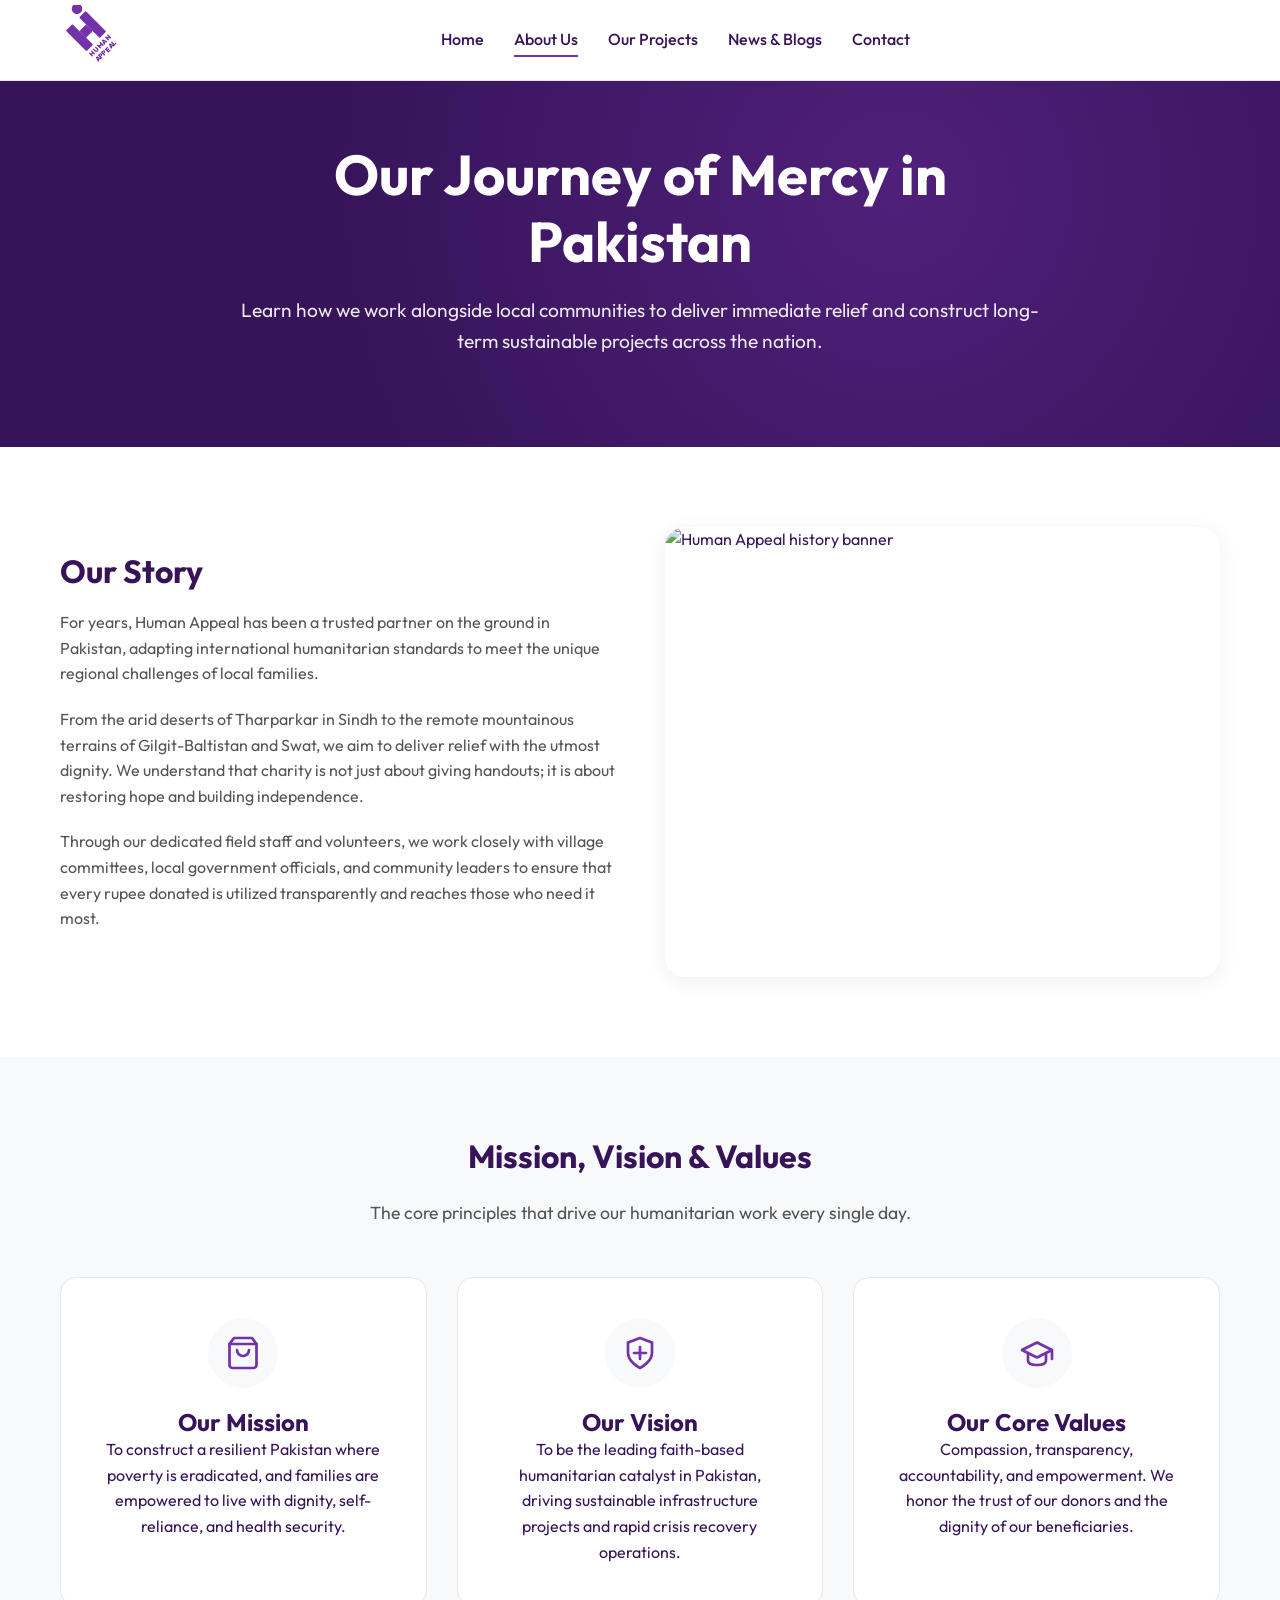
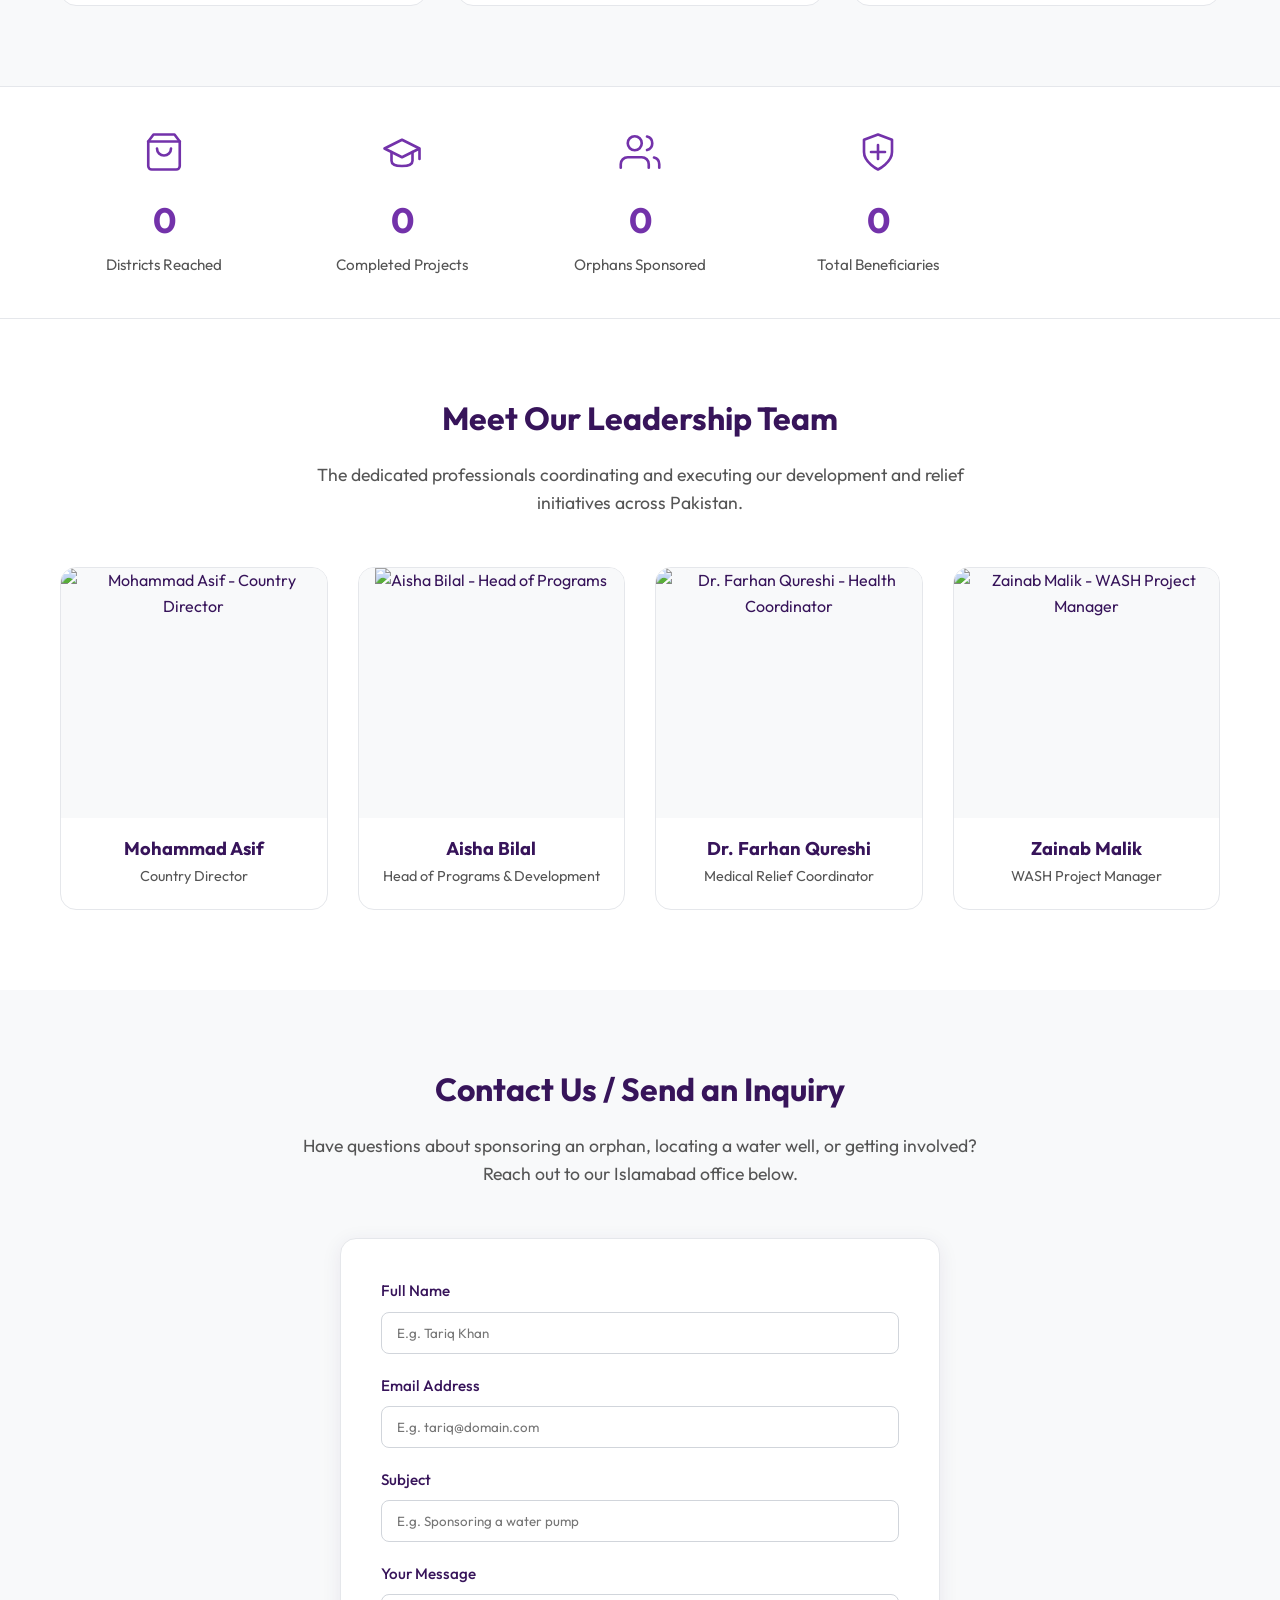
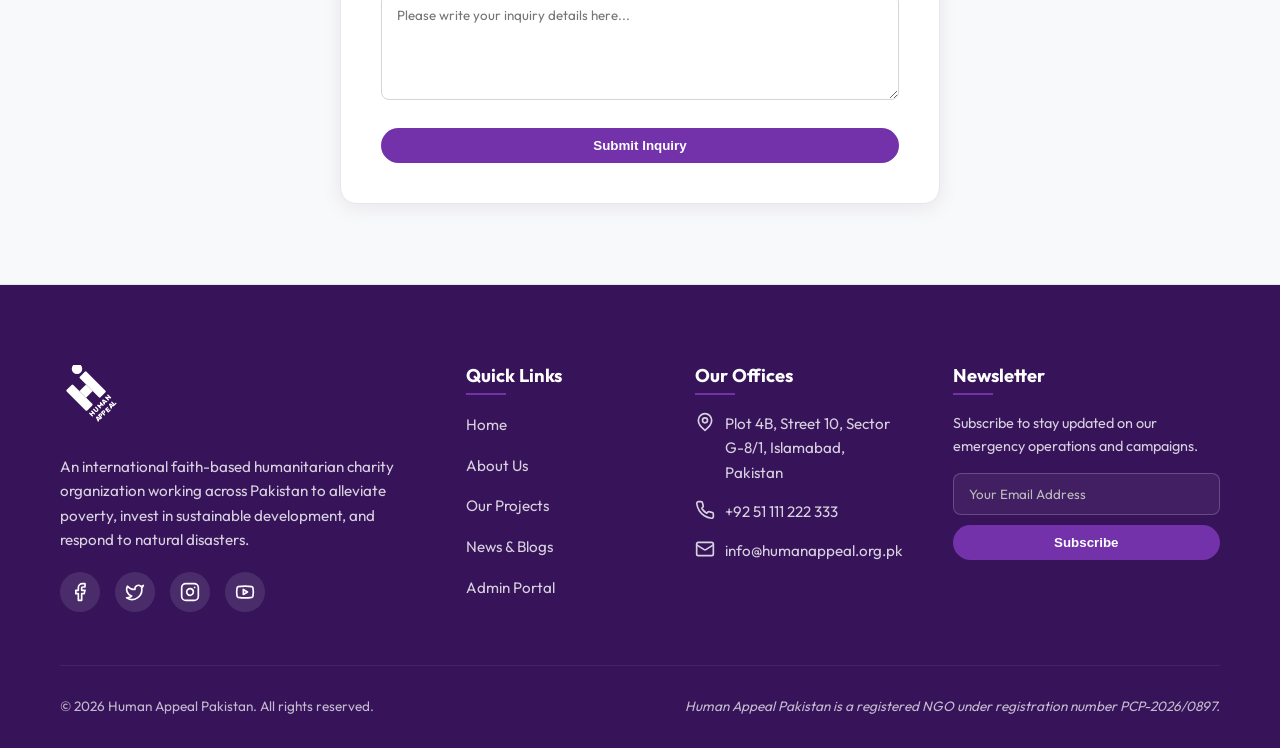
==== about.html @ d30a86f0 "Initial commit" ====
<!DOCTYPE html>
<html lang="en">
<head>
  <meta charset="UTF-8">
  <meta name="viewport" content="width=device-width, initial-scale=1.0">
  <title>About Us | Human Appeal Pakistan</title>
  <meta name="description" content="Learn about Human Appeal Pakistan's mission, values, history, and the team working to bring hope and sustainable aid to communities.">
  <link rel="stylesheet" href="./css/styles.css">
</head>
<body>

  <header></header>

  <main>
    <section class="hero" style="padding: 60px 0;">
      <div class="hero-overlay"></div>
      <div class="container hero-container" style="grid-template-columns: 1fr;">
        <div class="hero-content" style="text-align: center; max-width: 800px; margin: 0 auto;">
          <h1>Our Journey of Mercy in Pakistan</h1>
          <p>Learn how we work alongside local communities to deliver immediate relief and construct long-term sustainable projects across the nation.</p>
        </div>
      </div>
    </section>
    <section>
      <div class="container">
        <div class="about-split">
          <div class="about-text">
            <h2>Our Story</h2>
            <p>For years, Human Appeal has been a trusted partner on the ground in Pakistan, adapting international humanitarian standards to meet the unique regional challenges of local families.</p>
            <p>From the arid deserts of Tharparkar in Sindh to the remote mountainous terrains of Gilgit-Baltistan and Swat, we aim to deliver relief with the utmost dignity. We understand that charity is not just about giving handouts; it is about restoring hope and building independence.</p>
            <p>Through our dedicated field staff and volunteers, we work closely with village committees, local government officials, and community leaders to ensure that every rupee donated is utilized transparently and reaches those who need it most.</p>
          </div>
          <div class="about-image">
            <img src="https://images.unsplash.com/photo-1488521787991-ed7bbaae773c?q=80&w=800" alt="Human Appeal history banner">
          </div>
        </div>
      </div>
    </section>
    <section class="section-secondary">
      <div class="container">
        <div class="section-header">
          <h2>Mission, Vision & Values</h2>
          <p>The core principles that drive our humanitarian work every single day.</p>
        </div>

        <div class="mvv-grid">
          <div class="mvv-card">
            <div class="mvv-icon" id="mission-icon">
           
            </div>
            <h3>Our Mission</h3>
            <p>To construct a resilient Pakistan where poverty is eradicated, and families are empowered to live with dignity, self-reliance, and health security.</p>
          </div>

          <div class="mvv-card">
            <div class="mvv-icon" id="vision-icon">
        
            </div>
            <h3>Our Vision</h3>
            <p>To be the leading faith-based humanitarian catalyst in Pakistan, driving sustainable infrastructure projects and rapid crisis recovery operations.</p>
          </div>

          <div class="mvv-card">
            <div class="mvv-icon" id="values-icon">
           
            </div>
            <h3>Our Core Values</h3>
            <p>Compassion, transparency, accountability, and empowerment. We honor the trust of our donors and the dignity of our beneficiaries.</p>
          </div>
        </div>
      </div>
    </section>
    <div class="stats-bar">
      <div class="container">
        <div class="stats-grid" id="about-stats-container">
         
        </div>
      </div>
    </div>

    <section>
      <div class="container">
        <div class="section-header">
          <h2>Meet Our Leadership Team</h2>
          <p>The dedicated professionals coordinating and executing our development and relief initiatives across Pakistan.</p>
        </div>

        <div class="team-grid">
          <div class="team-card">
            <div class="team-image">
              <img src="https://images.unsplash.com/photo-1560250097-0b93528c311a?q=80&w=300" alt="Mohammad Asif - Country Director">
            </div>
            <div class="team-info">
              <h4>Mohammad Asif</h4>
              <p>Country Director</p>
            </div>
          </div>

          <div class="team-card">
            <div class="team-image">
              <img src="https://images.unsplash.com/photo-1573496359142-b8d87734a5a2?q=80&w=300" alt="Aisha Bilal - Head of Programs">
            </div>
            <div class="team-info">
              <h4>Aisha Bilal</h4>
              <p>Head of Programs & Development</p>
            </div>
          </div>

          <div class="team-card">
            <div class="team-image">
              <img src="https://images.unsplash.com/photo-1537368910025-700350fe46c7?q=80&w=300" alt="Dr. Farhan Qureshi - Health Coordinator">
            </div>
            <div class="team-info">
              <h4>Dr. Farhan Qureshi</h4>
              <p>Medical Relief Coordinator</p>
            </div>
          </div>

          <div class="team-card">
            <div class="team-image">
              <img src="https://images.unsplash.com/photo-1580489944761-15a19d654956?q=80&w=300" alt="Zainab Malik - WASH Project Manager">
            </div>
            <div class="team-info">
              <h4>Zainab Malik</h4>
              <p>WASH Project Manager</p>
            </div>
          </div>
        </div>
      </div>
    </section>

    <section class="section-secondary" id="contact-section">
      <div class="container">
        <div class="section-header">
          <h2>Contact Us / Send an Inquiry</h2>
          <p>Have questions about sponsoring an orphan, locating a water well, or getting involved? Reach out to our Islamabad office below.</p>
        </div>

        <div style="max-width: 600px; margin: 0 auto; background-color: var(--bg-color); padding: 40px; border-radius: 16px; border: 1px solid var(--border-color); box-shadow: var(--card-shadow);">
          <form id="contact-form">
            <div class="form-group">
              <label for="contact-name">Full Name</label>
              <input type="text" id="contact-name" class="form-control" placeholder="E.g. Tariq Khan" required>
            </div>
            <div class="form-group">
              <label for="contact-email">Email Address</label>
              <input type="email" id="contact-email" class="form-control" placeholder="E.g. tariq@domain.com" required>
            </div>
            <div class="form-group">
              <label for="contact-subject">Subject</label>
              <input type="text" id="contact-subject" class="form-control" placeholder="E.g. Sponsoring a water pump" required>
            </div>
            <div class="form-group">
              <label for="contact-message">Your Message</label>
              <textarea id="contact-message" class="form-control" rows="5" placeholder="Please write your inquiry details here..." required style="resize: vertical; font-family: inherit;"></textarea>
            </div>
            <button type="submit" class="btn btn-secondary" style="width: 100%;">Submit Inquiry</button>
          </form>
        </div>
      </div>
    </section>
  </main>
  <footer></footer>

  <script src="./js/data.js"></script>
  <script src="./js/main.js"></script>
  <script>
    document.addEventListener("DOMContentLoaded", () => {
   
      document.getElementById("mission-icon").innerHTML = window.getIconSvg("livelihood", "var(--ha-purple)");
      document.getElementById("vision-icon").innerHTML = window.getIconSvg("health", "var(--ha-purple)");
      document.getElementById("values-icon").innerHTML = window.getIconSvg("education", "var(--ha-purple)");

      renderAboutStats();

      setupContactForm();
    });

    function renderAboutStats() {
      const container = document.getElementById("about-stats-container");
      const stats = [
        { icon: "livelihood", target: 32, suffix: "", label: "Districts Reached" },
        { icon: "education", target: 150, suffix: "+", label: "Completed Projects" },
        { icon: "orphan", target: 2500, suffix: "+", label: "Orphans Sponsored" },
        { icon: "health", target: 1200000, suffix: "+", label: "Total Beneficiaries" }
      ];

      container.innerHTML = "";
      stats.forEach(s => {
        const icon = window.getIconSvg(s.icon, "var(--ha-purple)");
        const item = document.createElement("div");
        item.className = "stat-item";
        item.innerHTML = `
          <div class="stat-icon">${icon}</div>
          <div class="stat-number" data-target="${s.target}" data-suffix="${s.suffix}">0</div>
          <div class="stat-label">${s.label}</div>
        `;
        container.appendChild(item);
      });
    }

    function setupContactForm() {
      const form = document.getElementById("contact-form");
      if (!form) return;

      form.addEventListener("submit", (e) => {
        e.preventDefault();
        const name = document.getElementById("contact-name").value;
        const email = document.getElementById("contact-email").value;
        
        window.showToast(`JazakAllah! Thank you, ${name}. Your message has been sent. We'll contact you at ${email}.`, "success");
        form.reset();
      });
    }
  </script>
</body>
</html>
---- css/styles.css ----
/* Human Appeal Pakistan - Stylesheet */

@import url('https://fonts.googleapis.com/css2?family=Outfit:wght@300;400;500;600;700&display=swap');

:root {
  /* Brand Guidelines Colors */
  --ha-purple: #7332AA;
  --ha-lilac: #8269BE;
  --ha-dark-purple: #37145A;
  
  /* Accent Colors (Used sparingly) */
  --ha-red: #E10032;
  --ha-orange: #F08C00;
  --ha-light-blue: #64B4E6;
  --ha-yellow: #FAD241;
  --ha-green: #009B78;
  --ha-pink: #F096C8;
  --ha-lime: #C8D700;
  --ha-blue: #465AC8;

  /* Theme-specific Colors (Flat Light Theme) */
  --bg-color: #FFFFFF;
  --bg-secondary: #F8F9FA;
  --text-color: var(--ha-dark-purple);
  --text-muted: #555555;
  --border-color: #E5E7EB;
  --card-shadow: 0 4px 20px rgba(55, 20, 90, 0.08);
  --header-bg: rgba(255, 255, 255, 0.95);
  --footer-bg: var(--ha-dark-purple);
  --footer-text: #FFFFFF;
  --input-bg: #FFFFFF;
  --input-border: #D1D5DB;
  
  /* Transition Constants */
  --transition-speed: 0.3s;
}

* {
  margin: 0;
  padding: 0;
  box-sizing: border-box;
}

body {
  font-family: 'Outfit', sans-serif;
  background-color: var(--bg-color);
  color: var(--text-color);
  line-height: 1.6;
  transition: background-color var(--transition-speed), color var(--transition-speed);
  display: flex;
  flex-direction: column;
  min-height: 100vh;
}

.container {
  width: 100%;
  max-width: 1200px;
  margin: 0 auto;
  padding: 0 20px;
}

a {
  text-decoration: none;
  color: inherit;
  transition: color var(--transition-speed);
}

/* Typography */
h1, h2, h3, h4, h5, h6 {
  font-weight: 700;
  color: var(--text-color);
  line-height: 1.2;
}

h1 { font-size: 2.5rem; }
h2 { font-size: 2rem; margin-bottom: 1.5rem; position: relative; }
h3 { font-size: 1.5rem; }

/* Buttons */
.btn {
  display: inline-flex;
  align-items: center;
  justify-content: center;
  padding: 10px 20px;
  border-radius: 30px;
  font-weight: 600;
  cursor: pointer;
  transition: all var(--transition-speed);
  border: none;
  outline: none;
}

.btn-primary {
  background-color: var(--ha-purple);
  color: #FFFFFF;
}

.btn-primary:hover {
  background-color: var(--ha-dark-purple);
  transform: translateY(-2px);
  box-shadow: 0 4px 15px rgba(115, 50, 170, 0.3);
}

.btn-secondary {
  background-color: var(--ha-purple);
  color: #FFFFFF;
}

.btn-secondary:hover {
  background-color: var(--ha-dark-purple);
  transform: translateY(-2px);
  box-shadow: 0 4px 15px rgba(115, 50, 170, 0.3);
}

.btn-outline {
  border: 2px solid var(--ha-purple);
  color: var(--ha-purple);
  background-color: transparent;
}

.btn-outline:hover {
  background-color: var(--ha-purple);
  color: #FFFFFF;
}

/* Header & Navigation */
header {
  position: sticky;
  top: 0;
  z-index: 1000;
  background-color: var(--header-bg);
  backdrop-filter: blur(10px);
  border-bottom: 1px solid var(--border-color);
  transition: background-color var(--transition-speed), border-color var(--transition-speed);
}

.nav-container {
  display: flex;
  justify-content: space-between;
  align-items: center;
  height: 80px;
}

.logo-wrapper {
  display: flex;
  align-items: center;
  gap: 12px;
  font-weight: 700;
  font-size: 1.3rem;
  color: var(--ha-purple);
}

.nav-menu {
  display: flex;
  align-items: center;
  gap: 30px;
  list-style: none;
}

.nav-link {
  font-weight: 500;
  color: var(--text-color);
  position: relative;
  padding: 8px 0;
}

.nav-link::after {
  content: '';
  position: absolute;
  bottom: 0;
  left: 0;
  width: 0;
  height: 2px;
  background-color: var(--ha-purple);
  transition: width var(--transition-speed);
}

.nav-link:hover::after,
.nav-link.active::after {
  width: 100%;
}

.nav-actions {
  display: flex;
  align-items: center;
  gap: 20px;
}

.burger-menu {
  display: none;
  background: none;
  border: none;
  cursor: pointer;
  flex-direction: column;
  gap: 6px;
}

.burger-line {
  width: 25px;
  height: 3px;
  background-color: var(--text-color);
  border-radius: 2px;
  transition: all var(--transition-speed);
}

/* Hero Section */
.hero {
  position: relative;
  background-color: var(--ha-dark-purple);
  color: #FFFFFF;
  padding: 100px 0 80px;
  overflow: hidden;
}

.hero-overlay {
  position: absolute;
  top: 0;
  left: 0;
  right: 0;
  bottom: 0;
  background: radial-gradient(circle at 70% 30%, var(--ha-purple) 0%, transparent 60%);
  opacity: 0.4;
  z-index: 1;
}

.hero-container {
  display: grid;
  grid-template-columns: 1fr 1fr;
  align-items: center;
  gap: 50px;
  position: relative;
  z-index: 2;
}

.hero-content h1 {
  font-size: 3.5rem;
  color: #FFFFFF;
  margin-bottom: 20px;
}

.hero-content p {
  font-size: 1.2rem;
  margin-bottom: 30px;
  opacity: 0.9;
}

.hero-image {
  border-radius: 20px;
  overflow: hidden;
  box-shadow: 0 20px 40px rgba(0,0,0,0.3);
  position: relative;
  height: 400px;
}

.hero-image img {
  width: 100%;
  height: 100%;
  object-fit: cover;
}

.hero-badge {
  position: absolute;
  top: 20px;
  left: 20px;
  background-color: var(--ha-purple);
  color: #FFFFFF;
  padding: 5px 15px;
  border-radius: 20px;
  font-weight: 600;
  font-size: 0.9rem;
}

/* Emergency Alert Strip */
.emergency-strip {
  background-color: var(--ha-purple);
  color: #FFFFFF;
  padding: 12px 0;
  font-weight: 600;
  z-index: 99;
}

.emergency-strip-content {
  display: flex;
  justify-content: space-between;
  align-items: center;
}

.emergency-tag {
  background-color: #FFFFFF;
  color: var(--ha-purple);
  padding: 2px 10px;
  border-radius: 4px;
  margin-right: 15px;
  font-size: 0.8rem;
  text-transform: uppercase;
}

.emergency-strip a {
  color: #FFFFFF;
  text-decoration: underline;
  margin-left: 10px;
}

/* Section Common Styles */
section {
  padding: 80px 0;
}

.section-secondary {
  background-color: var(--bg-secondary);
}

.section-header {
  text-align: center;
  max-width: 700px;
  margin: 0 auto 50px;
}

.section-header p {
  color: var(--text-muted);
  font-size: 1.1rem;
}

/* Impact Stats Bar */
.stats-bar {
  background-color: var(--bg-color);
  border-top: 1px solid var(--border-color);
  border-bottom: 1px solid var(--border-color);
  padding: 40px 0;
}

.stats-grid {
  display: grid;
  grid-template-columns: repeat(5, 1fr);
  gap: 30px;
  text-align: center;
}

.stat-item {
  display: flex;
  flex-direction: column;
  align-items: center;
}

.stat-icon {
  width: 50px;
  height: 50px;
  color: var(--ha-purple);
  margin-bottom: 15px;
  display: flex;
  align-items: center;
  justify-content: center;
}

.stat-icon svg {
  width: 42px;
  height: 42px;
  stroke-width: 1.5;
}

.stat-number {
  font-size: 2.2rem;
  font-weight: 700;
  color: var(--ha-purple);
  margin-bottom: 5px;
}

.stat-label {
  font-size: 0.95rem;
  color: var(--text-muted);
}

/* Categories Grid */
.projects-grid {
  display: grid;
  grid-template-columns: repeat(3, 1fr);
  gap: 30px;
}

.project-card {
  background-color: var(--bg-color);
  border: 1px solid var(--border-color);
  border-radius: 16px;
  padding: 30px;
  position: relative;
  transition: all var(--transition-speed);
  overflow: hidden;
}

.project-card:hover {
  transform: translateY(-5px);
  box-shadow: var(--card-shadow);
}

.project-card::before {
  content: '';
  position: absolute;
  top: 0;
  left: 0;
  width: 100%;
  height: 4px;
  background-color: var(--category-color, var(--ha-purple));
}

.project-card-icon {
  width: 60px;
  height: 60px;
  border-radius: 12px;
  background-color: var(--bg-secondary);
  display: flex;
  align-items: center;
  justify-content: center;
  margin-bottom: 20px;
  color: var(--category-color, var(--ha-purple));
}

.project-card-icon svg {
  width: 32px;
  height: 32px;
  stroke-width: 1.8;
}

.project-card h3 {
  margin-bottom: 10px;
  font-size: 1.3rem;
}

.project-card p {
  color: var(--text-muted);
  font-size: 0.95rem;
  margin-bottom: 20px;
}

.project-card-link {
  display: inline-flex;
  align-items: center;
  gap: 5px;
  font-weight: 600;
  color: var(--category-color, var(--ha-purple));
}

/* Articles Grid */
.articles-grid {
  display: grid;
  grid-template-columns: repeat(3, 1fr);
  gap: 30px;
}

.article-card {
  background-color: var(--bg-color);
  border: 1px solid var(--border-color);
  border-radius: 16px;
  overflow: hidden;
  transition: all var(--transition-speed);
  display: flex;
  flex-direction: column;
}

.article-card:hover {
  transform: translateY(-5px);
  box-shadow: var(--card-shadow);
}

.article-card-image {
  height: 200px;
  position: relative;
  overflow: hidden;
}

.article-card-image img {
  width: 100%;
  height: 100%;
  object-fit: cover;
  transition: transform var(--transition-speed);
}

.article-card:hover .article-card-image img {
  transform: scale(1.05);
}

.article-tag {
  position: absolute;
  top: 15px;
  left: 15px;
  color: #FFFFFF;
  padding: 4px 12px;
  border-radius: 20px;
  font-weight: 600;
  font-size: 0.8rem;
}

.article-card-body {
  padding: 25px;
  display: flex;
  flex-direction: column;
  flex-grow: 1;
}

.article-meta {
  font-size: 0.85rem;
  color: var(--text-muted);
  margin-bottom: 10px;
}

.article-card h3 {
  font-size: 1.25rem;
  margin-bottom: 12px;
  line-height: 1.3;
}

.article-card p {
  color: var(--text-muted);
  font-size: 0.95rem;
  margin-bottom: 20px;
  flex-grow: 1;
}

.article-card-link {
  font-weight: 600;
  color: var(--ha-purple);
  display: inline-flex;
  align-items: center;
  gap: 5px;
}

/* Quote Block */
.quote-section {
  background-color: var(--ha-purple);
  color: #FFFFFF;
  text-align: center;
  padding: 60px 0;
  position: relative;
}

.quote-content {
  max-width: 800px;
  margin: 0 auto;
}

.quote-text {
  font-size: 1.8rem;
  font-weight: 600;
  font-style: italic;
  line-height: 1.5;
  margin-bottom: 15px;
}

.quote-source {
  font-size: 1.1rem;
  opacity: 0.8;
  font-weight: 500;
}

/* About Us Section styling */
.about-split {
  display: grid;
  grid-template-columns: 1fr 1fr;
  gap: 50px;
  align-items: center;
}

.about-text h2 {
  margin-bottom: 20px;
}

.about-text p {
  color: var(--text-muted);
  margin-bottom: 20px;
}

.about-image {
  border-radius: 20px;
  overflow: hidden;
  height: 450px;
  box-shadow: var(--card-shadow);
}

.about-image img {
  width: 100%;
  height: 100%;
  object-fit: cover;
}

/* Mission Vision Values Grid */
.mvv-grid {
  display: grid;
  grid-template-columns: repeat(3, 1fr);
  gap: 30px;
  margin-top: 50px;
}

.mvv-card {
  background-color: var(--bg-color);
  border: 1px solid var(--border-color);
  padding: 40px;
  border-radius: 16px;
  text-align: center;
  transition: all var(--transition-speed);
}

.mvv-card:hover {
  transform: translateY(-5px);
  box-shadow: var(--card-shadow);
}

.mvv-icon {
  width: 70px;
  height: 70px;
  border-radius: 50%;
  background-color: var(--bg-secondary);
  color: var(--ha-purple);
  display: flex;
  align-items: center;
  justify-content: center;
  margin: 0 auto 20px;
}

.mvv-icon svg {
  width: 36px;
  height: 36px;
}

/* Team Grid */
.team-grid {
  display: grid;
  grid-template-columns: repeat(4, 1fr);
  gap: 30px;
}

.team-card {
  background-color: var(--bg-color);
  border: 1px solid var(--border-color);
  border-radius: 16px;
  overflow: hidden;
  text-align: center;
  transition: all var(--transition-speed);
}

.team-card:hover {
  transform: translateY(-5px);
  box-shadow: var(--card-shadow);
}

.team-image {
  height: 250px;
  overflow: hidden;
  background-color: var(--bg-secondary);
}

.team-image img {
  width: 100%;
  height: 100%;
  object-fit: cover;
}

.team-info {
  padding: 20px;
}

.team-info h4 {
  font-size: 1.15rem;
  margin-bottom: 5px;
}

.team-info p {
  color: var(--text-muted);
  font-size: 0.9rem;
}

/* Category Filter Banner */
.category-banner {
  background-color: var(--banner-color, var(--ha-purple));
  color: #FFFFFF;
  padding: 80px 0;
  text-align: center;
  position: relative;
}

.category-banner h1 {
  font-size: 3rem;
  color: #FFFFFF;
  margin-bottom: 10px;
}

.category-banner p {
  font-size: 1.2rem;
  opacity: 0.9;
  max-width: 600px;
  margin: 0 auto;
}

/* Dynamic Page Elements */
.load-more-container {
  text-align: center;
  margin-top: 40px;
}

/* Single Article Detail Page */
.article-header {
  padding: 60px 0 30px;
}

.article-header-meta {
  display: flex;
  align-items: center;
  gap: 20px;
  margin-bottom: 20px;
}

.article-header h1 {
  font-size: 3rem;
  margin-bottom: 20px;
  line-height: 1.2;
}

.article-cover {
  width: 100%;
  height: 500px;
  border-radius: 24px;
  overflow: hidden;
  margin-bottom: 40px;
  box-shadow: var(--card-shadow);
}

.article-cover img {
  width: 100%;
  height: 100%;
  object-fit: cover;
}

.article-layout {
  display: grid;
  grid-template-columns: 2fr 1fr;
  gap: 50px;
}

.article-body {
  font-size: 1.1rem;
  color: var(--text-color);
  line-height: 1.8;
}

.article-body p {
  margin-bottom: 25px;
}

.article-sidebar {
  position: sticky;
  top: 100px;
  align-self: start;
}

.sidebar-widget {
  background-color: var(--bg-secondary);
  border: 1px solid var(--border-color);
  border-radius: 16px;
  padding: 30px;
  margin-bottom: 30px;
}

.sidebar-widget h4 {
  font-size: 1.2rem;
  margin-bottom: 20px;
  border-bottom: 2px solid var(--border-color);
  padding-bottom: 10px;
}

/* Related articles section */
.related-section {
  border-top: 1px solid var(--border-color);
  margin-top: 80px;
  padding-top: 60px;
}

/* Footer styling */
footer {
  background-color: var(--footer-bg);
  color: var(--footer-text);
  padding: 80px 0 30px;
  margin-top: auto;
  border-top: 1px solid var(--border-color);
  transition: background-color var(--transition-speed);
}

.footer-grid {
  display: grid;
  grid-template-columns: 2fr 1fr 1fr 1.5fr;
  gap: 50px;
  margin-bottom: 50px;
}

.footer-logo {
  font-weight: 700;
  font-size: 1.5rem;
  color: #FFFFFF;
  margin-bottom: 20px;
  display: flex;
  align-items: center;
  gap: 10px;
}

.footer-logo svg {
  width: 40px;
  height: 40px;
  fill: #FFFFFF;
}

.footer-about p {
  opacity: 0.8;
  font-size: 0.95rem;
  margin-bottom: 20px;
}

.social-links {
  display: flex;
  gap: 15px;
}

.social-icon {
  display: flex;
  align-items: center;
  justify-content: center;
  width: 40px;
  height: 40px;
  border-radius: 50%;
  background-color: rgba(255,255,255,0.1);
  color: #FFFFFF;
  transition: all var(--transition-speed);
}

.social-icon:hover {
  background-color: var(--ha-purple);
  transform: translateY(-3px);
}

.social-icon svg {
  width: 20px;
  height: 20px;
}

.footer-col h4 {
  color: #FFFFFF;
  font-size: 1.15rem;
  margin-bottom: 25px;
  position: relative;
}

.footer-col h4::after {
  content: '';
  position: absolute;
  bottom: -8px;
  left: 0;
  width: 40px;
  height: 2px;
  background-color: var(--ha-purple);
}

.footer-links {
  list-style: none;
}

.footer-links li {
  margin-bottom: 15px;
}

.footer-links a {
  opacity: 0.8;
  font-size: 0.95rem;
}

.footer-links a:hover {
  color: var(--ha-lilac);
  opacity: 1;
  padding-left: 5px;
}

.footer-contact-info li {
  display: flex;
  gap: 10px;
  margin-bottom: 15px;
  font-size: 0.95rem;
  opacity: 0.8;
}

.footer-contact-info svg {
  width: 20px;
  height: 20px;
  flex-shrink: 0;
  stroke: #FFFFFF;
}

.newsletter-form {
  display: flex;
  flex-direction: column;
  gap: 10px;
}

.newsletter-form input {
  padding: 12px 15px;
  border-radius: 8px;
  border: 1px solid rgba(255,255,255,0.2);
  background-color: rgba(255,255,255,0.05);
  color: #FFFFFF;
  outline: none;
  font-family: inherit;
}

.newsletter-form input::placeholder {
  color: #BBBBBB;
}

.newsletter-form button {
  width: 100%;
}

.footer-bottom {
  border-top: 1px solid rgba(255,255,255,0.1);
  padding-top: 30px;
  display: flex;
  justify-content: space-between;
  align-items: center;
  font-size: 0.85rem;
  opacity: 0.7;
}

.footer-trust-line {
  font-style: italic;
}

/* Admin Dashboard & Auth CSS */
.admin-body {
  background-color: var(--bg-secondary);
}

.admin-login-card {
  max-width: 450px;
  width: 100%;
  margin: 100px auto;
  background-color: var(--bg-color);
  border: 1px solid var(--border-color);
  padding: 40px;
  border-radius: 16px;
  box-shadow: var(--card-shadow);
}

.admin-login-card h2 {
  text-align: center;
  margin-bottom: 30px;
}

.form-group {
  margin-bottom: 20px;
}

.form-group label {
  display: block;
  font-weight: 500;
  margin-bottom: 8px;
  font-size: 0.95rem;
}

.form-control {
  width: 100%;
  padding: 12px 15px;
  border-radius: 8px;
  border: 1px solid var(--input-border);
  background-color: var(--input-bg);
  color: var(--text-color);
  outline: none;
  font-family: inherit;
  transition: all var(--transition-speed);
}

.form-control:focus {
  border-color: var(--ha-purple);
  box-shadow: 0 0 0 3px rgba(115, 50, 170, 0.1);
}

.admin-nav {
  background-color: var(--ha-dark-purple);
  color: #FFFFFF;
  padding: 15px 0;
}

.admin-nav-container {
  display: flex;
  justify-content: space-between;
  align-items: center;
}

.admin-dashboard-layout {
  display: grid;
  grid-template-columns: 250px 1fr;
  gap: 30px;
  margin-top: 40px;
  align-items: start;
}

.admin-sidebar {
  background-color: var(--bg-color);
  border: 1px solid var(--border-color);
  border-radius: 16px;
  padding: 20px;
}

.admin-sidebar-menu {
  list-style: none;
}

.admin-sidebar-link {
  display: flex;
  align-items: center;
  gap: 10px;
  padding: 12px 15px;
  border-radius: 8px;
  font-weight: 500;
  transition: all var(--transition-speed);
  margin-bottom: 5px;
}

.admin-sidebar-link:hover, 
.admin-sidebar-link.active {
  background-color: var(--ha-purple);
  color: #FFFFFF;
}

.admin-sidebar-link svg {
  width: 20px;
  height: 20px;
}

.admin-main {
  background-color: var(--bg-color);
  border: 1px solid var(--border-color);
  border-radius: 16px;
  padding: 30px;
  box-shadow: var(--card-shadow);
}

.admin-metrics {
  display: grid;
  grid-template-columns: repeat(3, 1fr);
  gap: 20px;
  margin-bottom: 30px;
}

.metric-card {
  background-color: var(--bg-secondary);
  border: 1px solid var(--border-color);
  padding: 20px;
  border-radius: 12px;
  display: flex;
  justify-content: space-between;
  align-items: center;
}

.metric-value {
  font-size: 2rem;
  font-weight: 700;
  color: var(--ha-purple);
}

.metric-label {
  font-size: 0.9rem;
  color: var(--text-muted);
}

.admin-actions-bar {
  display: flex;
  justify-content: space-between;
  align-items: center;
  margin-bottom: 25px;
  gap: 20px;
}

.search-filters {
  display: flex;
  gap: 15px;
  flex-grow: 1;
}

.table-responsive {
  width: 100%;
  overflow-x: auto;
}

.admin-table {
  width: 100%;
  border-collapse: collapse;
  text-align: left;
  font-size: 0.95rem;
}

.admin-table th, 
.admin-table td {
  padding: 15px;
  border-bottom: 1px solid var(--border-color);
}

.admin-table th {
  background-color: var(--bg-secondary);
  font-weight: 600;
}

.admin-table tbody tr:hover {
  background-color: var(--bg-secondary);
}

.status-badge {
  display: inline-block;
  padding: 4px 10px;
  border-radius: 20px;
  font-size: 0.8rem;
  font-weight: 600;
  text-transform: capitalize;
}

.status-published {
  background-color: rgba(0, 155, 120, 0.1);
  color: var(--ha-green);
}

.status-draft {
  background-color: rgba(240, 140, 0, 0.1);
  color: var(--ha-orange);
}

.actions-cell {
  display: flex;
  gap: 10px;
}

.action-btn {
  background: none;
  border: none;
  cursor: pointer;
  padding: 5px;
  border-radius: 4px;
  display: flex;
  align-items: center;
  justify-content: center;
  transition: all var(--transition-speed);
}

.action-btn:hover {
  background-color: var(--bg-secondary);
}

.action-btn.edit {
  color: var(--ha-purple);
}

.action-btn.delete {
  color: var(--ha-red);
}

.action-btn svg {
  width: 18px;
  height: 18px;
}

/* Modals */
.modal-backdrop {
  position: fixed;
  top: 0;
  left: 0;
  right: 0;
  bottom: 0;
  background-color: rgba(0,0,0,0.5);
  backdrop-filter: blur(4px);
  display: none;
  align-items: center;
  justify-content: center;
  z-index: 1100;
  opacity: 0;
  transition: opacity var(--transition-speed);
}

.modal-backdrop.show {
  display: flex;
  opacity: 1;
}

.modal-content {
  background-color: var(--bg-color);
  border-radius: 16px;
  max-width: 700px;
  width: 100%;
  max-height: 90vh;
  overflow-y: auto;
  padding: 30px;
  position: relative;
  box-shadow: 0 20px 50px rgba(0,0,0,0.3);
  transform: scale(0.9);
  transition: transform var(--transition-speed);
}

.modal-backdrop.show .modal-content {
  transform: scale(1);
}

.modal-header {
  display: flex;
  justify-content: space-between;
  align-items: center;
  margin-bottom: 20px;
  border-bottom: 1px solid var(--border-color);
  padding-bottom: 15px;
}

.modal-close-btn {
  background: none;
  border: none;
  cursor: pointer;
  color: var(--text-color);
}

.modal-footer {
  display: flex;
  justify-content: flex-end;
  gap: 15px;
  margin-top: 30px;
  border-top: 1px solid var(--border-color);
  padding-top: 15px;
}

.image-preview-container {
  display: flex;
  gap: 20px;
  align-items: center;
  margin-top: 10px;
}

.image-preview {
  width: 120px;
  height: 80px;
  border-radius: 8px;
  border: 2px dashed var(--border-color);
  overflow: hidden;
  background-color: var(--bg-secondary);
  display: flex;
  align-items: center;
  justify-content: center;
  flex-shrink: 0;
}

.image-preview img {
  width: 100%;
  height: 100%;
  object-fit: cover;
}

/* Toast Notifications */
.toast-container {
  position: fixed;
  bottom: 20px;
  right: 20px;
  z-index: 1200;
  display: flex;
  flex-direction: column;
  gap: 10px;
}

.toast {
  background-color: var(--ha-dark-purple);
  color: #FFFFFF;
  padding: 15px 25px;
  border-radius: 8px;
  box-shadow: 0 4px 15px rgba(0,0,0,0.2);
  display: flex;
  align-items: center;
  gap: 10px;
  transform: translateY(100px);
  opacity: 0;
  animation: slideIn 0.3s forwards, fadeOut 0.3s 2.7s forwards;
  border-left: 4px solid var(--ha-purple);
}

.toast-success {
  border-left-color: var(--ha-green);
}

.toast-error {
  border-left-color: var(--ha-red);
}

@keyframes slideIn {
  to {
    transform: translateY(0);
    opacity: 1;
  }
}

@keyframes fadeOut {
  to {
    opacity: 0;
    transform: translateY(-20px);
  }
}

/* Mobile responsive menu */
.nav-menu-active {
  display: flex !important;
  flex-direction: column;
  position: absolute;
  top: 80px;
  left: 0;
  width: 100%;
  background-color: var(--bg-color);
  padding: 30px;
  border-bottom: 1px solid var(--border-color);
  box-shadow: 0 10px 20px rgba(0,0,0,0.05);
  gap: 20px;
  align-items: stretch !important;
  z-index: 999;
}

/* Media Queries */
@media (max-width: 1024px) {
  .projects-grid, 
  .articles-grid {
    grid-template-columns: repeat(2, 1fr);
  }
  .team-grid {
    grid-template-columns: repeat(2, 1fr);
  }
  .stats-grid {
    grid-template-columns: repeat(3, 1fr);
  }
  .footer-grid {
    grid-template-columns: repeat(2, 1fr);
  }
}

@media (max-width: 768px) {
  .burger-menu {
    display: flex;
  }
  
  .nav-menu {
    display: none;
  }
  
  .hero-container {
    grid-template-columns: 1fr;
  }
  
  .hero-content {
    text-align: center;
  }
  
  .hero-content h1 {
    font-size: 2.5rem;
  }
  
  .hero-image {
    height: 300px;
  }
  
  .stats-grid {
    grid-template-columns: repeat(2, 1fr);
  }
  
  .about-split {
    grid-template-columns: 1fr;
  }
  
  .about-image {
    height: 300px;
  }
  
  .mvv-grid {
    grid-template-columns: 1fr;
  }
  
  .article-layout {
    grid-template-columns: 1fr;
  }
  
  .article-header h1 {
    font-size: 2.2rem;
  }
  
  .article-cover {
    height: 300px;
  }
  
  .admin-dashboard-layout {
    grid-template-columns: 1fr;
  }
  
  .admin-metrics {
    grid-template-columns: 1fr;
  }
  
  .admin-actions-bar {
    flex-direction: column;
    align-items: stretch;
  }
  
  .search-filters {
    flex-direction: column;
  }
  
  .footer-grid {
    grid-template-columns: 1fr;
    gap: 30px;
  }
  
  .footer-bottom {
    flex-direction: column;
    gap: 15px;
    text-align: center;
  }
}

@media (max-width: 480px) {
  .projects-grid, 
  .articles-grid {
    grid-template-columns: 1fr;
  }
  .team-grid {
    grid-template-columns: 1fr;
  }
  .stats-grid {
    grid-template-columns: 1fr;
  }
}
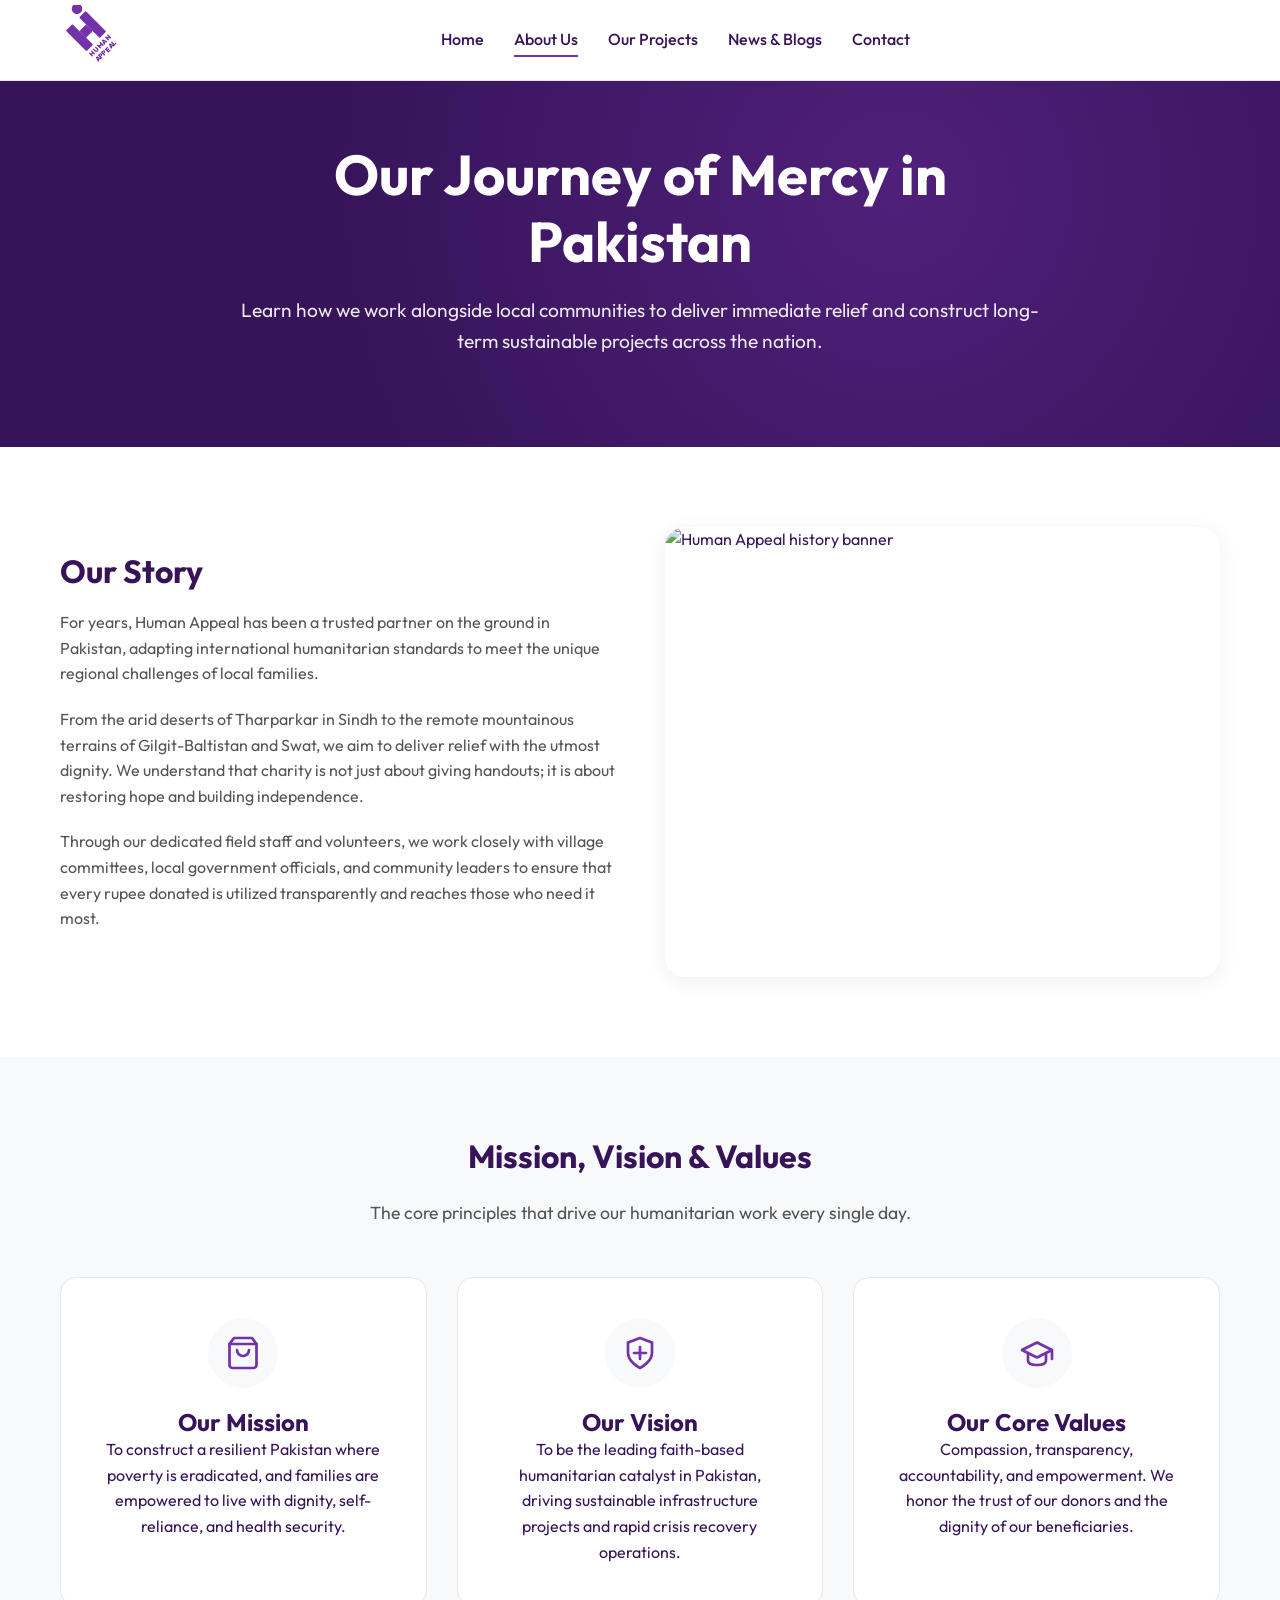
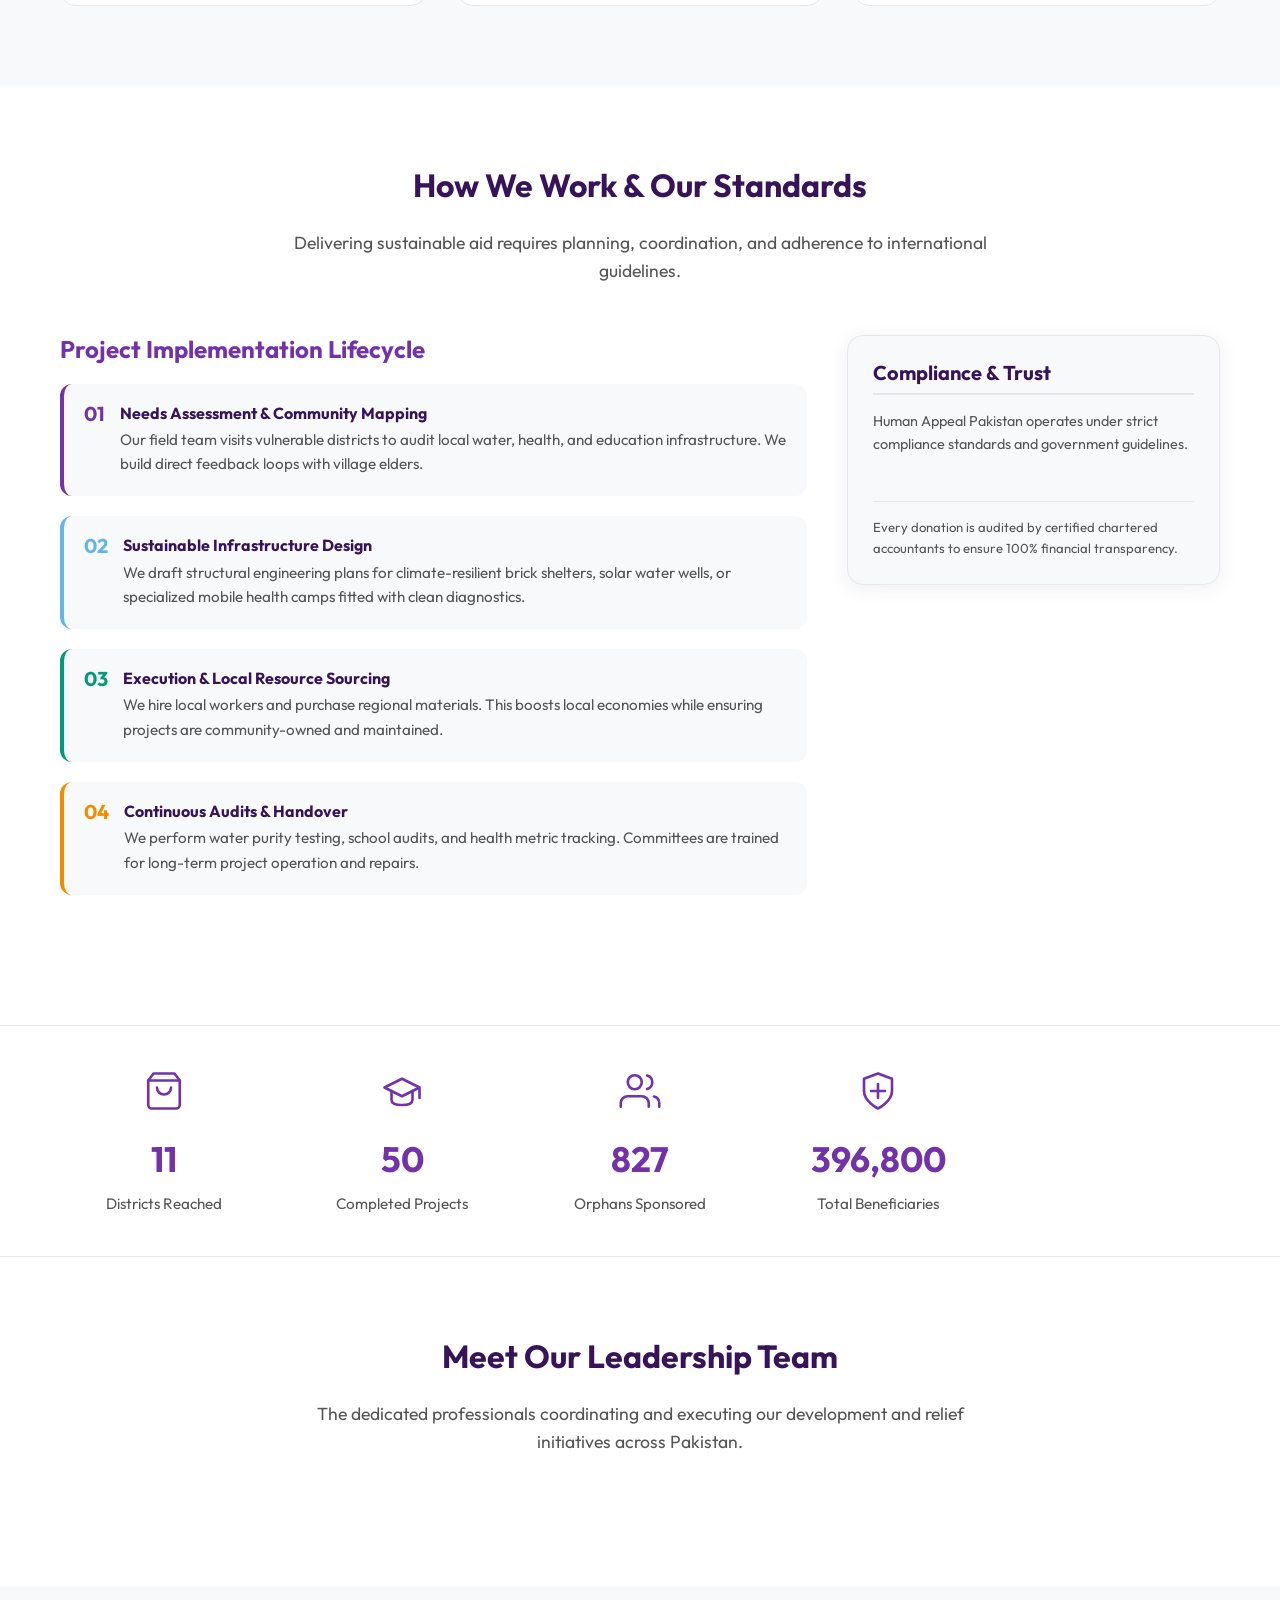
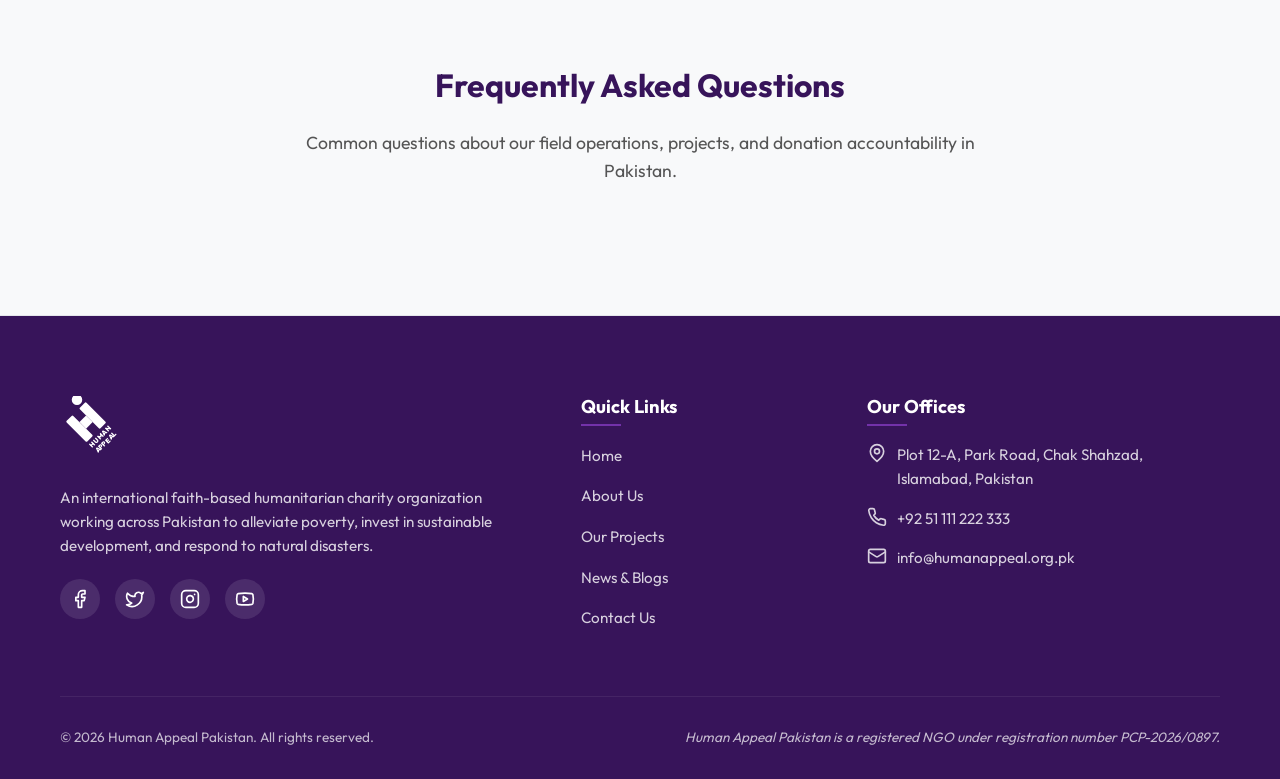
==== commit 79f7f199: "Changed the about us" ====
--- a/about.html
+++ b/about.html
@@ -21,6 +21,7 @@
         </div>
       </div>
     </section>
+
     <section>
       <div class="container">
         <div class="about-split">
@@ -31,11 +32,12 @@
             <p>Through our dedicated field staff and volunteers, we work closely with village committees, local government officials, and community leaders to ensure that every rupee donated is utilized transparently and reaches those who need it most.</p>
           </div>
           <div class="about-image">
-            <img src="https://images.unsplash.com/photo-1488521787991-ed7bbaae773c?q=80&w=800" alt="Human Appeal history banner">
-          </div>
-        </div>
-      </div>
-    </section>
+            <img src="https://images.unsplash.com/photo-1488521787991-ed7bbaae773c?auto=format&fit=crop&w=800&h=500&q=80" alt="Human Appeal history banner" width="800" height="500" loading="eager">
+          </div>
+        </div>
+      </div>
+    </section>
+
     <section class="section-secondary">
       <div class="container">
         <div class="section-header">
@@ -45,36 +47,91 @@
 
         <div class="mvv-grid">
           <div class="mvv-card">
-            <div class="mvv-icon" id="mission-icon">
-           
-            </div>
+            <div class="mvv-icon" id="mission-icon"></div>
             <h3>Our Mission</h3>
             <p>To construct a resilient Pakistan where poverty is eradicated, and families are empowered to live with dignity, self-reliance, and health security.</p>
           </div>
 
           <div class="mvv-card">
-            <div class="mvv-icon" id="vision-icon">
-        
-            </div>
+            <div class="mvv-icon" id="vision-icon"></div>
             <h3>Our Vision</h3>
             <p>To be the leading faith-based humanitarian catalyst in Pakistan, driving sustainable infrastructure projects and rapid crisis recovery operations.</p>
           </div>
 
           <div class="mvv-card">
-            <div class="mvv-icon" id="values-icon">
-           
-            </div>
+            <div class="mvv-icon" id="values-icon"></div>
             <h3>Our Core Values</h3>
             <p>Compassion, transparency, accountability, and empowerment. We honor the trust of our donors and the dignity of our beneficiaries.</p>
           </div>
         </div>
       </div>
     </section>
+
+    <section>
+      <div class="container">
+        <div class="section-header">
+          <h2>How We Work & Our Standards</h2>
+          <p>Delivering sustainable aid requires planning, coordination, and adherence to international guidelines.</p>
+        </div>
+
+        <div style="display: grid; grid-template-columns: 2fr 1fr; gap: 40px; align-items: start; margin-bottom: 50px;">
+
+          <div>
+            <h3 style="margin-bottom: 20px; color: var(--ha-purple);">Project Implementation Lifecycle</h3>
+            <div style="display: flex; flex-direction: column; gap: 20px;">
+              <div style="display: flex; gap: 15px; background-color: var(--bg-secondary); padding: 20px; border-radius: 12px; border-left: 4px solid var(--ha-purple);">
+                <div style="font-weight: 700; font-size: 1.25rem; color: var(--ha-purple); line-height: 1;">01</div>
+                <div>
+                  <h4 style="margin-bottom: 5px;">Needs Assessment & Community Mapping</h4>
+                  <p style="color: var(--text-muted); font-size: 0.95rem;">Our field team visits vulnerable districts to audit local water, health, and education infrastructure. We build direct feedback loops with village elders.</p>
+                </div>
+              </div>
+
+              <div style="display: flex; gap: 15px; background-color: var(--bg-secondary); padding: 20px; border-radius: 12px; border-left: 4px solid var(--ha-light-blue);">
+                <div style="font-weight: 700; font-size: 1.25rem; color: var(--ha-light-blue); line-height: 1;">02</div>
+                <div>
+                  <h4 style="margin-bottom: 5px;">Sustainable Infrastructure Design</h4>
+                  <p style="color: var(--text-muted); font-size: 0.95rem;">We draft structural engineering plans for climate-resilient brick shelters, solar water wells, or specialized mobile health camps fitted with clean diagnostics.</p>
+                </div>
+              </div>
+
+              <div style="display: flex; gap: 15px; background-color: var(--bg-secondary); padding: 20px; border-radius: 12px; border-left: 4px solid var(--ha-green);">
+                <div style="font-weight: 700; font-size: 1.25rem; color: var(--ha-green); line-height: 1;">03</div>
+                <div>
+                  <h4 style="margin-bottom: 5px;">Execution & Local Resource Sourcing</h4>
+                  <p style="color: var(--text-muted); font-size: 0.95rem;">We hire local workers and purchase regional materials. This boosts local economies while ensuring projects are community-owned and maintained.</p>
+                </div>
+              </div>
+
+              <div style="display: flex; gap: 15px; background-color: var(--bg-secondary); padding: 20px; border-radius: 12px; border-left: 4px solid var(--ha-orange);">
+                <div style="font-weight: 700; font-size: 1.25rem; color: var(--ha-orange); line-height: 1;">04</div>
+                <div>
+                  <h4 style="margin-bottom: 5px;">Continuous Audits & Handover</h4>
+                  <p style="color: var(--text-muted); font-size: 0.95rem;">We perform water purity testing, school audits, and health metric tracking. Committees are trained for long-term project operation and repairs.</p>
+                </div>
+              </div>
+            </div>
+          </div>
+
+          <div style="background-color: var(--bg-secondary); border: 1px solid var(--border-color); border-radius: 16px; padding: 25px; box-shadow: var(--card-shadow);">
+            <h3 style="margin-bottom: 15px; font-size: 1.25rem; border-bottom: 2px solid var(--border-color); padding-bottom: 8px;">Compliance & Trust</h3>
+            <p style="font-size: 0.9rem; color: var(--text-muted); margin-bottom: 20px;">Human Appeal Pakistan operates under strict compliance standards and government guidelines.</p>
+
+            <div style="display: flex; flex-direction: column; gap: 15px;">
+              
+            </div>
+
+            <div style="margin-top: 25px; padding-top: 15px; border-top: 1px solid var(--border-color); font-size: 0.82rem; color: var(--text-muted);">
+              Every donation is audited by certified chartered accountants to ensure 100% financial transparency.
+            </div>
+          </div>
+        </div>
+      </div>
+    </section>
+
     <div class="stats-bar">
       <div class="container">
-        <div class="stats-grid" id="about-stats-container">
-         
-        </div>
+        <div class="stats-grid" id="about-stats-container"></div>
       </div>
     </div>
 
@@ -86,94 +143,41 @@
         </div>
 
         <div class="team-grid">
-          <div class="team-card">
-            <div class="team-image">
-              <img src="https://images.unsplash.com/photo-1560250097-0b93528c311a?q=80&w=300" alt="Mohammad Asif - Country Director">
-            </div>
-            <div class="team-info">
-              <h4>Mohammad Asif</h4>
-              <p>Country Director</p>
-            </div>
-          </div>
-
-          <div class="team-card">
-            <div class="team-image">
-              <img src="https://images.unsplash.com/photo-1573496359142-b8d87734a5a2?q=80&w=300" alt="Aisha Bilal - Head of Programs">
-            </div>
-            <div class="team-info">
-              <h4>Aisha Bilal</h4>
-              <p>Head of Programs & Development</p>
-            </div>
-          </div>
-
-          <div class="team-card">
-            <div class="team-image">
-              <img src="https://images.unsplash.com/photo-1537368910025-700350fe46c7?q=80&w=300" alt="Dr. Farhan Qureshi - Health Coordinator">
-            </div>
-            <div class="team-info">
-              <h4>Dr. Farhan Qureshi</h4>
-              <p>Medical Relief Coordinator</p>
-            </div>
-          </div>
-
-          <div class="team-card">
-            <div class="team-image">
-              <img src="https://images.unsplash.com/photo-1580489944761-15a19d654956?q=80&w=300" alt="Zainab Malik - WASH Project Manager">
-            </div>
-            <div class="team-info">
-              <h4>Zainab Malik</h4>
-              <p>WASH Project Manager</p>
-            </div>
-          </div>
-        </div>
-      </div>
-    </section>
-
-    <section class="section-secondary" id="contact-section">
-      <div class="container">
-        <div class="section-header">
-          <h2>Contact Us / Send an Inquiry</h2>
-          <p>Have questions about sponsoring an orphan, locating a water well, or getting involved? Reach out to our Islamabad office below.</p>
-        </div>
-
-        <div style="max-width: 600px; margin: 0 auto; background-color: var(--bg-color); padding: 40px; border-radius: 16px; border: 1px solid var(--border-color); box-shadow: var(--card-shadow);">
-          <form id="contact-form">
-            <div class="form-group">
-              <label for="contact-name">Full Name</label>
-              <input type="text" id="contact-name" class="form-control" placeholder="E.g. Tariq Khan" required>
-            </div>
-            <div class="form-group">
-              <label for="contact-email">Email Address</label>
-              <input type="email" id="contact-email" class="form-control" placeholder="E.g. tariq@domain.com" required>
-            </div>
-            <div class="form-group">
-              <label for="contact-subject">Subject</label>
-              <input type="text" id="contact-subject" class="form-control" placeholder="E.g. Sponsoring a water pump" required>
-            </div>
-            <div class="form-group">
-              <label for="contact-message">Your Message</label>
-              <textarea id="contact-message" class="form-control" rows="5" placeholder="Please write your inquiry details here..." required style="resize: vertical; font-family: inherit;"></textarea>
-            </div>
-            <button type="submit" class="btn btn-secondary" style="width: 100%;">Submit Inquiry</button>
-          </form>
+     
+        </div>
+      </div>
+    </section>
+
+    <section class="section-secondary">
+      <div class="container">
+        <div class="section-header">
+          <h2>Frequently Asked Questions</h2>
+          <p>Common questions about our field operations, projects, and donation accountability in Pakistan.</p>
+        </div>
+
+        <div style="max-width: 800px; margin: 0 auto; display: flex; flex-direction: column; gap: 15px;">
+      
         </div>
       </div>
     </section>
   </main>
+
   <footer></footer>
 
   <script src="./js/data.js"></script>
   <script src="./js/main.js"></script>
+
   <script>
     document.addEventListener("DOMContentLoaded", () => {
-   
       document.getElementById("mission-icon").innerHTML = window.getIconSvg("livelihood", "var(--ha-purple)");
       document.getElementById("vision-icon").innerHTML = window.getIconSvg("health", "var(--ha-purple)");
       document.getElementById("values-icon").innerHTML = window.getIconSvg("education", "var(--ha-purple)");
 
       renderAboutStats();
 
-      setupContactForm();
+      if (window.animateStats) {
+        window.animateStats();
+      }
     });
 
     function renderAboutStats() {
@@ -186,32 +190,24 @@
       ];
 
       container.innerHTML = "";
+
       stats.forEach(s => {
         const icon = window.getIconSvg(s.icon, "var(--ha-purple)");
+
         const item = document.createElement("div");
+
         item.className = "stat-item";
+
         item.innerHTML = `
           <div class="stat-icon">${icon}</div>
           <div class="stat-number" data-target="${s.target}" data-suffix="${s.suffix}">0</div>
           <div class="stat-label">${s.label}</div>
         `;
+
         container.appendChild(item);
       });
     }
-
-    function setupContactForm() {
-      const form = document.getElementById("contact-form");
-      if (!form) return;
-
-      form.addEventListener("submit", (e) => {
-        e.preventDefault();
-        const name = document.getElementById("contact-name").value;
-        const email = document.getElementById("contact-email").value;
-        
-        window.showToast(`JazakAllah! Thank you, ${name}. Your message has been sent. We'll contact you at ${email}.`, "success");
-        form.reset();
-      });
-    }
   </script>
+
 </body>
-</html>
+</html>
--- a/css/styles.css
+++ b/css/styles.css
@@ -1,14 +1,13 @@
-/* Human Appeal Pakistan - Stylesheet */
+
 
 @import url('https://fonts.googleapis.com/css2?family=Outfit:wght@300;400;500;600;700&display=swap');
 
 :root {
-  /* Brand Guidelines Colors */
+ 
   --ha-purple: #7332AA;
   --ha-lilac: #8269BE;
   --ha-dark-purple: #37145A;
   
-  /* Accent Colors (Used sparingly) */
   --ha-red: #E10032;
   --ha-orange: #F08C00;
   --ha-light-blue: #64B4E6;
@@ -18,7 +17,6 @@
   --ha-lime: #C8D700;
   --ha-blue: #465AC8;
 
-  /* Theme-specific Colors (Flat Light Theme) */
   --bg-color: #FFFFFF;
   --bg-secondary: #F8F9FA;
   --text-color: var(--ha-dark-purple);
@@ -31,7 +29,6 @@
   --input-bg: #FFFFFF;
   --input-border: #D1D5DB;
   
-  /* Transition Constants */
   --transition-speed: 0.3s;
 }
 
@@ -65,7 +62,6 @@
   transition: color var(--transition-speed);
 }
 
-/* Typography */
 h1, h2, h3, h4, h5, h6 {
   font-weight: 700;
   color: var(--text-color);
@@ -76,7 +72,6 @@
 h2 { font-size: 2rem; margin-bottom: 1.5rem; position: relative; }
 h3 { font-size: 1.5rem; }
 
-/* Buttons */
 .btn {
   display: inline-flex;
   align-items: center;
@@ -123,7 +118,6 @@
   color: #FFFFFF;
 }
 
-/* Header & Navigation */
 header {
   position: sticky;
   top: 0;
@@ -203,7 +197,6 @@
   transition: all var(--transition-speed);
 }
 
-/* Hero Section */
 .hero {
   position: relative;
   background-color: var(--ha-dark-purple);
@@ -1426,3 +1419,7 @@
     grid-template-columns: 1fr;
   }
 }
+.category-articles-grid {
+    grid-template-columns: repeat(2, 1fr);
+    gap: 30px;
+}
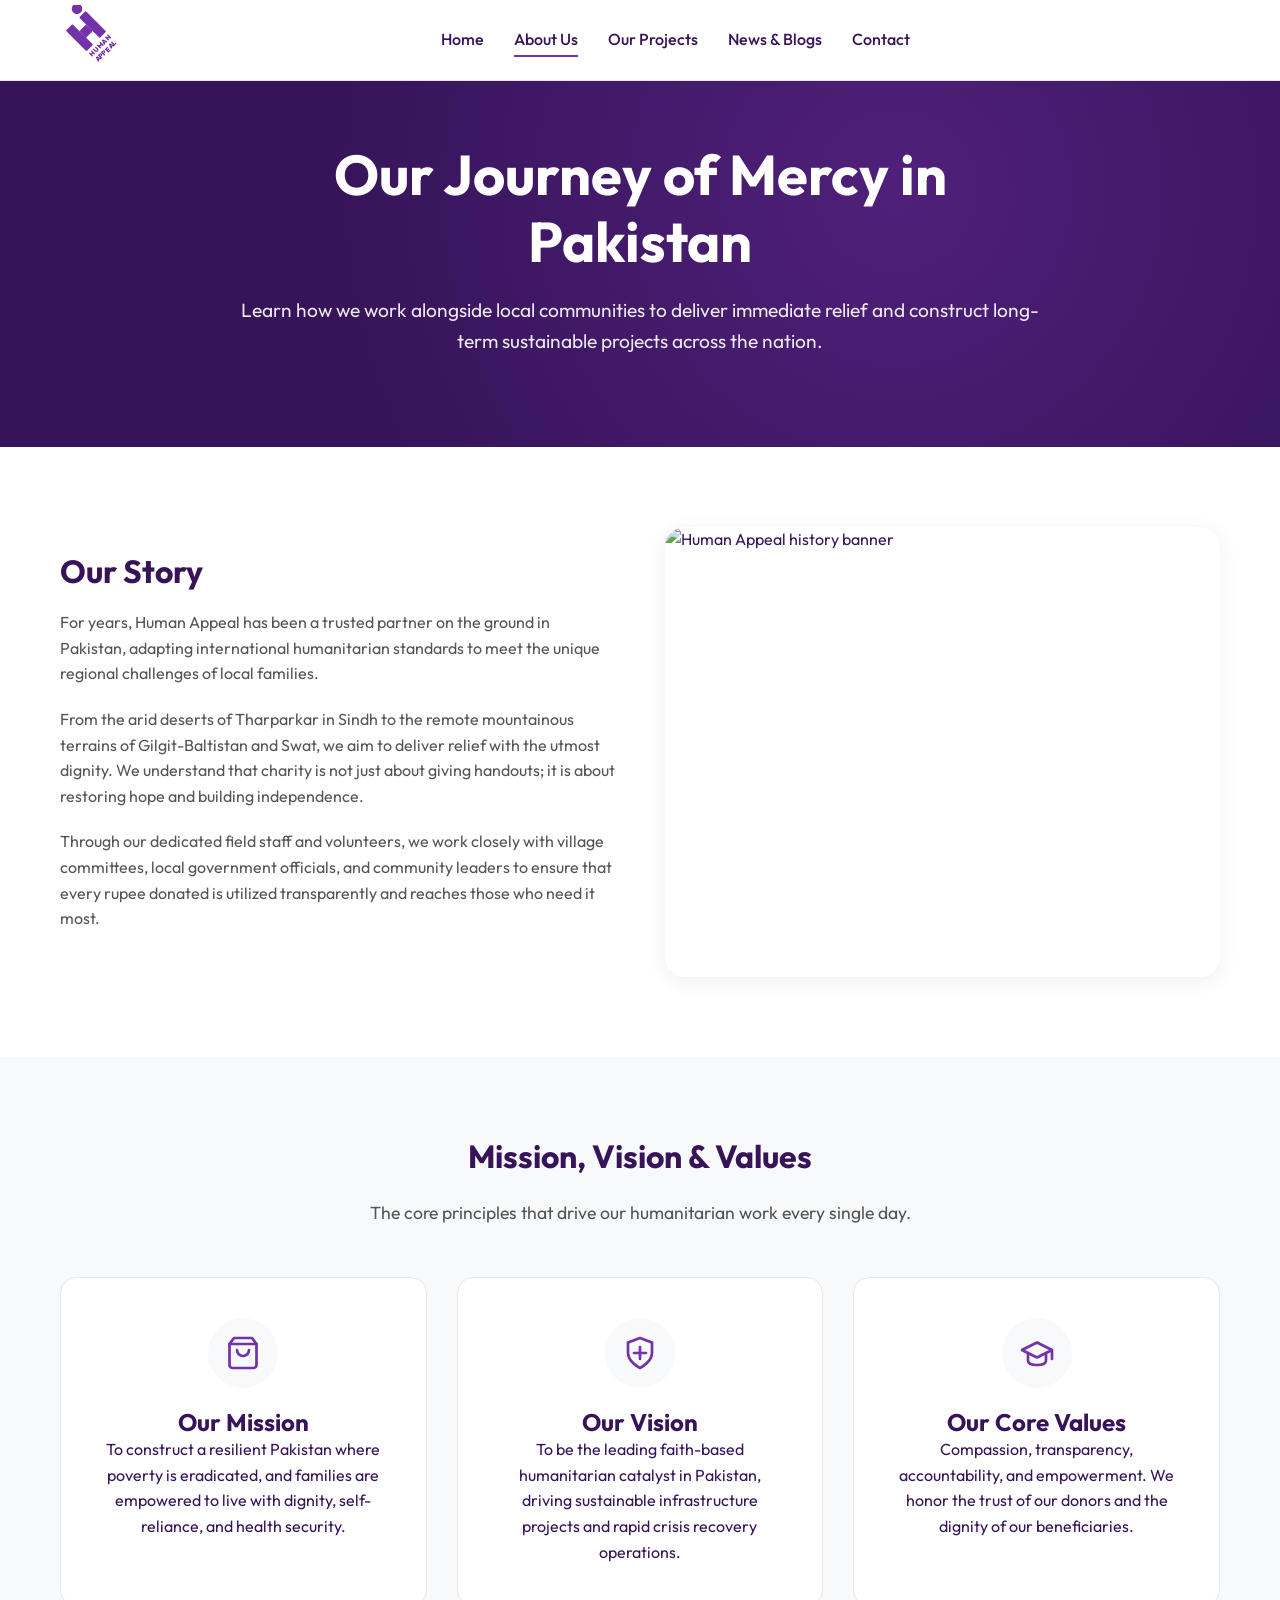
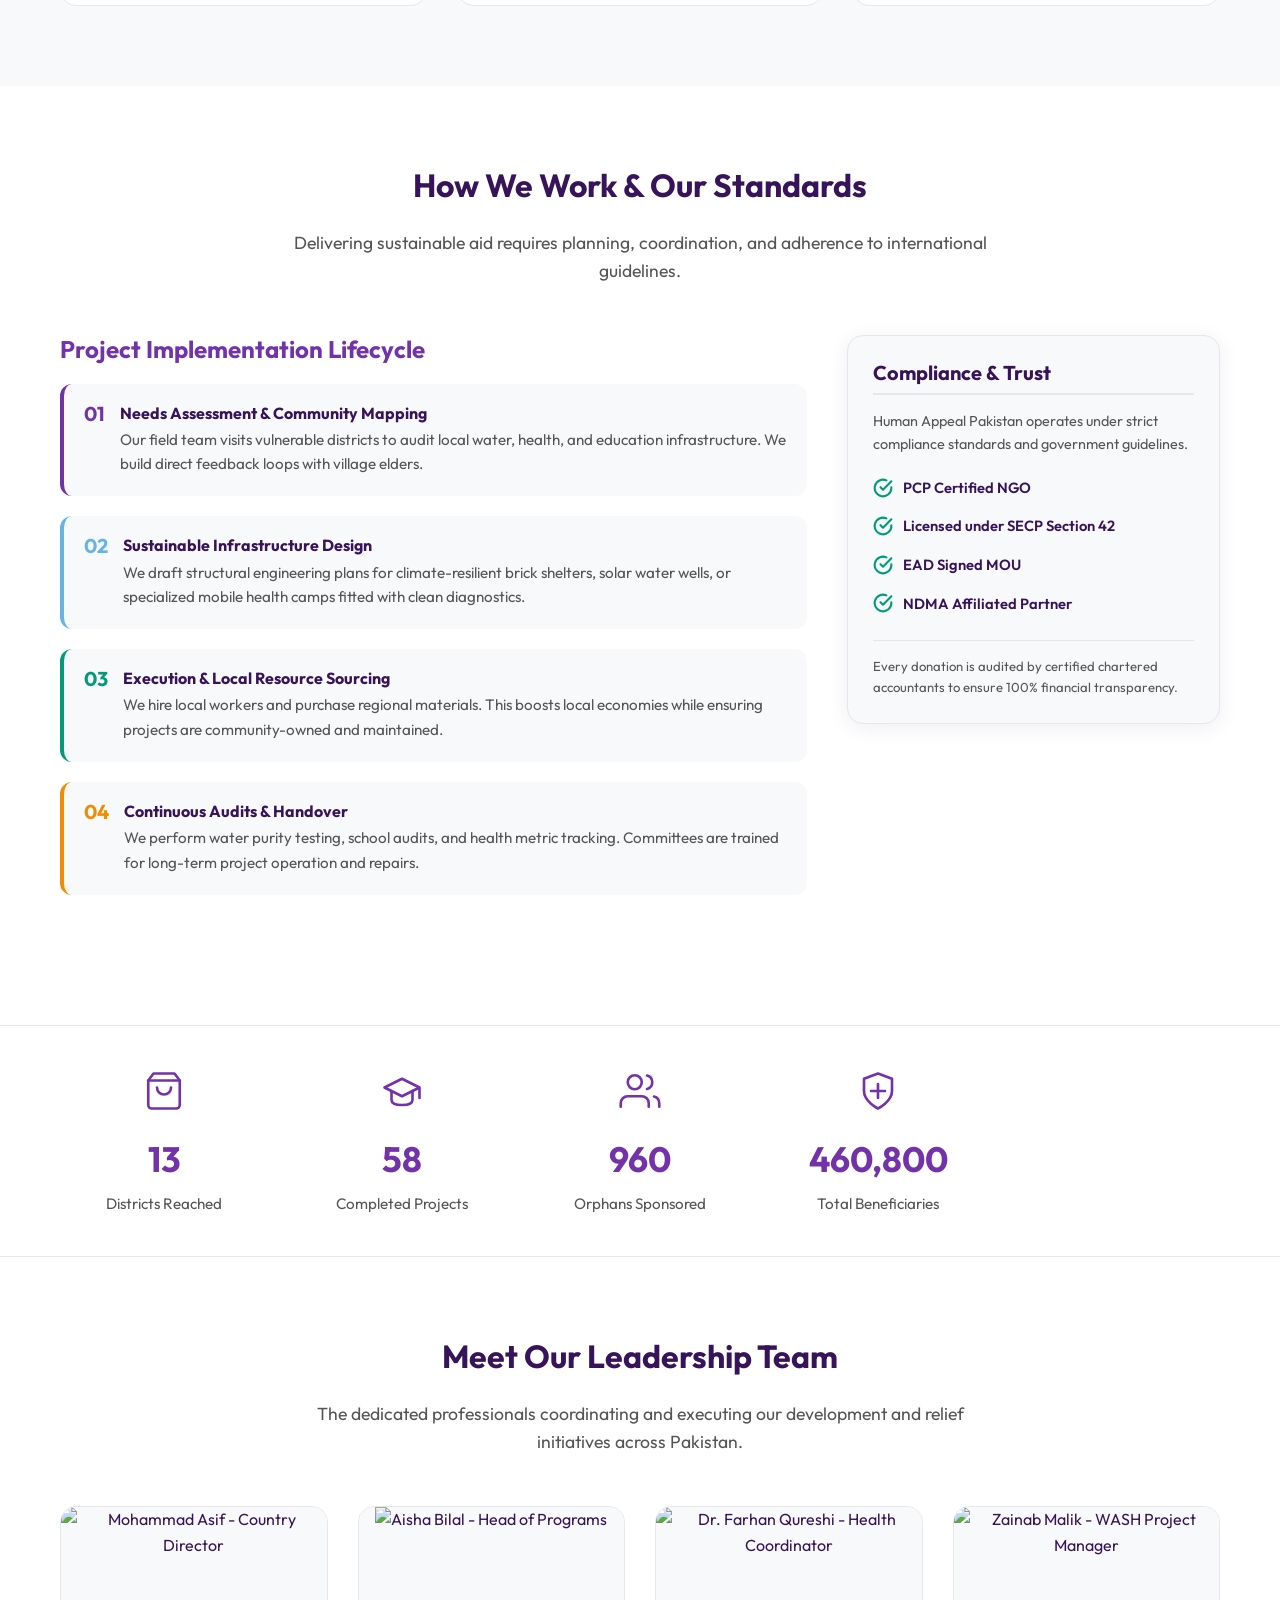
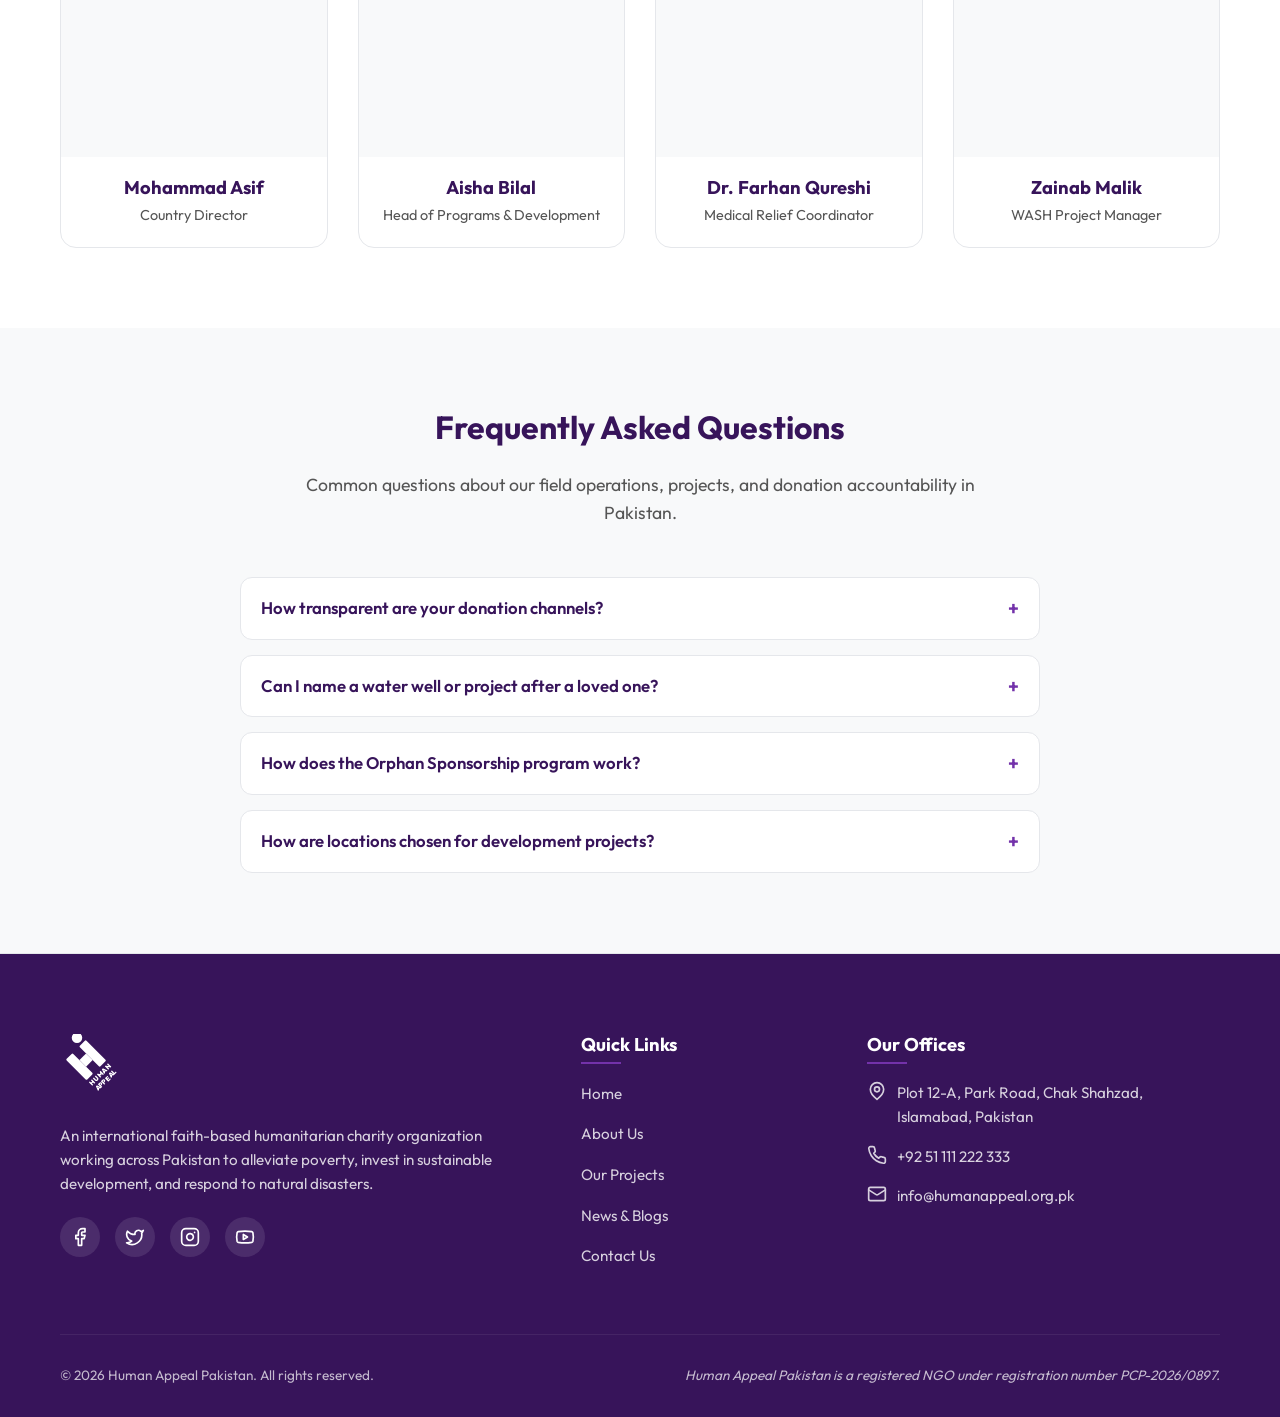
==== commit 39efc4da: "added missing points" ====
--- a/about.html
+++ b/about.html
@@ -47,26 +47,31 @@
 
         <div class="mvv-grid">
           <div class="mvv-card">
-            <div class="mvv-icon" id="mission-icon"></div>
+            <div class="mvv-icon" id="mission-icon">
+          
+            </div>
             <h3>Our Mission</h3>
             <p>To construct a resilient Pakistan where poverty is eradicated, and families are empowered to live with dignity, self-reliance, and health security.</p>
           </div>
 
           <div class="mvv-card">
-            <div class="mvv-icon" id="vision-icon"></div>
+            <div class="mvv-icon" id="vision-icon">
+      
+            </div>
             <h3>Our Vision</h3>
             <p>To be the leading faith-based humanitarian catalyst in Pakistan, driving sustainable infrastructure projects and rapid crisis recovery operations.</p>
           </div>
 
           <div class="mvv-card">
-            <div class="mvv-icon" id="values-icon"></div>
+            <div class="mvv-icon" id="values-icon">
+           
+            </div>
             <h3>Our Core Values</h3>
             <p>Compassion, transparency, accountability, and empowerment. We honor the trust of our donors and the dignity of our beneficiaries.</p>
           </div>
         </div>
       </div>
     </section>
-
     <section>
       <div class="container">
         <div class="section-header">
@@ -75,7 +80,7 @@
         </div>
 
         <div style="display: grid; grid-template-columns: 2fr 1fr; gap: 40px; align-items: start; margin-bottom: 50px;">
-
+       
           <div>
             <h3 style="margin-bottom: 20px; color: var(--ha-purple);">Project Implementation Lifecycle</h3>
             <div style="display: flex; flex-direction: column; gap: 20px;">
@@ -86,7 +91,6 @@
                   <p style="color: var(--text-muted); font-size: 0.95rem;">Our field team visits vulnerable districts to audit local water, health, and education infrastructure. We build direct feedback loops with village elders.</p>
                 </div>
               </div>
-
               <div style="display: flex; gap: 15px; background-color: var(--bg-secondary); padding: 20px; border-radius: 12px; border-left: 4px solid var(--ha-light-blue);">
                 <div style="font-weight: 700; font-size: 1.25rem; color: var(--ha-light-blue); line-height: 1;">02</div>
                 <div>
@@ -94,7 +98,6 @@
                   <p style="color: var(--text-muted); font-size: 0.95rem;">We draft structural engineering plans for climate-resilient brick shelters, solar water wells, or specialized mobile health camps fitted with clean diagnostics.</p>
                 </div>
               </div>
-
               <div style="display: flex; gap: 15px; background-color: var(--bg-secondary); padding: 20px; border-radius: 12px; border-left: 4px solid var(--ha-green);">
                 <div style="font-weight: 700; font-size: 1.25rem; color: var(--ha-green); line-height: 1;">03</div>
                 <div>
@@ -102,7 +105,6 @@
                   <p style="color: var(--text-muted); font-size: 0.95rem;">We hire local workers and purchase regional materials. This boosts local economies while ensuring projects are community-owned and maintained.</p>
                 </div>
               </div>
-
               <div style="display: flex; gap: 15px; background-color: var(--bg-secondary); padding: 20px; border-radius: 12px; border-left: 4px solid var(--ha-orange);">
                 <div style="font-weight: 700; font-size: 1.25rem; color: var(--ha-orange); line-height: 1;">04</div>
                 <div>
@@ -116,9 +118,24 @@
           <div style="background-color: var(--bg-secondary); border: 1px solid var(--border-color); border-radius: 16px; padding: 25px; box-shadow: var(--card-shadow);">
             <h3 style="margin-bottom: 15px; font-size: 1.25rem; border-bottom: 2px solid var(--border-color); padding-bottom: 8px;">Compliance & Trust</h3>
             <p style="font-size: 0.9rem; color: var(--text-muted); margin-bottom: 20px;">Human Appeal Pakistan operates under strict compliance standards and government guidelines.</p>
-
+            
             <div style="display: flex; flex-direction: column; gap: 15px;">
-              
+              <div style="display: flex; align-items: center; gap: 10px;">
+                <svg xmlns="http://www.w3.org/2000/svg" width="20" height="20" viewBox="0 0 24 24" fill="none" stroke="var(--ha-green)" stroke-width="2.5" stroke-linecap="round" stroke-linejoin="round" class="lucide lucide-check-circle"><path d="M22 11.08V12a10 10 0 1 1-5.93-9.14"/><polyline points="22 4 12 14.01 9 11.01"/></svg>
+                <span style="font-size: 0.92rem; font-weight: 600;">PCP Certified NGO</span>
+              </div>
+              <div style="display: flex; align-items: center; gap: 10px;">
+                <svg xmlns="http://www.w3.org/2000/svg" width="20" height="20" viewBox="0 0 24 24" fill="none" stroke="var(--ha-green)" stroke-width="2.5" stroke-linecap="round" stroke-linejoin="round" class="lucide lucide-check-circle"><path d="M22 11.08V12a10 10 0 1 1-5.93-9.14"/><polyline points="22 4 12 14.01 9 11.01"/></svg>
+                <span style="font-size: 0.92rem; font-weight: 600;">Licensed under SECP Section 42</span>
+              </div>
+              <div style="display: flex; align-items: center; gap: 10px;">
+                <svg xmlns="http://www.w3.org/2000/svg" width="20" height="20" viewBox="0 0 24 24" fill="none" stroke="var(--ha-green)" stroke-width="2.5" stroke-linecap="round" stroke-linejoin="round" class="lucide lucide-check-circle"><path d="M22 11.08V12a10 10 0 1 1-5.93-9.14"/><polyline points="22 4 12 14.01 9 11.01"/></svg>
+                <span style="font-size: 0.92rem; font-weight: 600;">EAD Signed MOU</span>
+              </div>
+              <div style="display: flex; align-items: center; gap: 10px;">
+                <svg xmlns="http://www.w3.org/2000/svg" width="20" height="20" viewBox="0 0 24 24" fill="none" stroke="var(--ha-green)" stroke-width="2.5" stroke-linecap="round" stroke-linejoin="round" class="lucide lucide-check-circle"><path d="M22 11.08V12a10 10 0 1 1-5.93-9.14"/><polyline points="22 4 12 14.01 9 11.01"/></svg>
+                <span style="font-size: 0.92rem; font-weight: 600;">NDMA Affiliated Partner</span>
+              </div>
             </div>
 
             <div style="margin-top: 25px; padding-top: 15px; border-top: 1px solid var(--border-color); font-size: 0.82rem; color: var(--text-muted);">
@@ -131,7 +148,9 @@
 
     <div class="stats-bar">
       <div class="container">
-        <div class="stats-grid" id="about-stats-container"></div>
+        <div class="stats-grid" id="about-stats-container">
+        
+        </div>
       </div>
     </div>
 
@@ -143,7 +162,45 @@
         </div>
 
         <div class="team-grid">
-     
+          <div class="team-card">
+            <div class="team-image">
+              <img src="https://images.unsplash.com/photo-1560250097-0b93528c311a?auto=format&fit=crop&w=300&h=300&q=80" alt="Mohammad Asif - Country Director" width="300" height="300" loading="lazy">
+            </div>
+            <div class="team-info">
+              <h4>Mohammad Asif</h4>
+              <p>Country Director</p>
+            </div>
+          </div>
+
+          <div class="team-card">
+            <div class="team-image">
+              <img src="https://images.unsplash.com/photo-1573496359142-b8d87734a5a2?auto=format&fit=crop&w=300&h=300&q=80" alt="Aisha Bilal - Head of Programs" width="300" height="300" loading="lazy">
+            </div>
+            <div class="team-info">
+              <h4>Aisha Bilal</h4>
+              <p>Head of Programs & Development</p>
+            </div>
+          </div>
+
+          <div class="team-card">
+            <div class="team-image">
+              <img src="https://images.unsplash.com/photo-1537368910025-700350fe46c7?auto=format&fit=crop&w=300&h=300&q=80" alt="Dr. Farhan Qureshi - Health Coordinator" width="300" height="300" loading="lazy">
+            </div>
+            <div class="team-info">
+              <h4>Dr. Farhan Qureshi</h4>
+              <p>Medical Relief Coordinator</p>
+            </div>
+          </div>
+
+          <div class="team-card">
+            <div class="team-image">
+              <img src="https://images.unsplash.com/photo-1580489944761-15a19d654956?auto=format&fit=crop&w=300&h=300&q=80" alt="Zainab Malik - WASH Project Manager" width="300" height="300" loading="lazy">
+            </div>
+            <div class="team-info">
+              <h4>Zainab Malik</h4>
+              <p>WASH Project Manager</p>
+            </div>
+          </div>
         </div>
       </div>
     </section>
@@ -156,7 +213,47 @@
         </div>
 
         <div style="max-width: 800px; margin: 0 auto; display: flex; flex-direction: column; gap: 15px;">
-      
+          
+          <details class="faq-item" style="background-color: var(--bg-color); border: 1px solid var(--border-color); border-radius: 12px; padding: 15px 20px; cursor: pointer; transition: all var(--transition-speed);">
+            <summary style="font-weight: 600; font-size: 1.05rem; display: flex; justify-content: space-between; align-items: center; list-style: none;">
+              <span>How transparent are your donation channels?</span>
+              <span class="faq-arrow" style="font-size: 1.2rem; font-weight: 700; color: var(--ha-purple); transition: transform 0.3s;">+</span>
+            </summary>
+            <p style="color: var(--text-muted); font-size: 0.95rem; margin-top: 12px; border-top: 1px solid var(--border-color); padding-top: 10px; cursor: default;">
+              We operate under a strict transparency policy. 100% of your donation is routed directly to the designated project. Financial reports, bank audited books, and project execution photos with coordinates are regularly uploaded and shared with sponsors.
+            </p>
+          </details>
+
+          <details class="faq-item" style="background-color: var(--bg-color); border: 1px solid var(--border-color); border-radius: 12px; padding: 15px 20px; cursor: pointer; transition: all var(--transition-speed);">
+            <summary style="font-weight: 600; font-size: 1.05rem; display: flex; justify-content: space-between; align-items: center; list-style: none;">
+              <span>Can I name a water well or project after a loved one?</span>
+              <span class="faq-arrow" style="font-size: 1.2rem; font-weight: 700; color: var(--ha-purple); transition: transform 0.3s;">+</span>
+            </summary>
+            <p style="color: var(--text-muted); font-size: 0.95rem; margin-top: 12px; border-top: 1px solid var(--border-color); padding-top: 10px; cursor: default;">
+              Yes! Under our Sadqah Jariyah program, you can choose to dedicate hand pumps, solar water filtration wells, or classrooms to a loved one. Once the project is completed, we install a customized plaque at the project site and send you a completion report.
+            </p>
+          </details>
+
+          <details class="faq-item" style="background-color: var(--bg-color); border: 1px solid var(--border-color); border-radius: 12px; padding: 15px 20px; cursor: pointer; transition: all var(--transition-speed);">
+            <summary style="font-weight: 600; font-size: 1.05rem; display: flex; justify-content: space-between; align-items: center; list-style: none;">
+              <span>How does the Orphan Sponsorship program work?</span>
+              <span class="faq-arrow" style="font-size: 1.2rem; font-weight: 700; color: var(--ha-purple); transition: transform 0.3s;">+</span>
+            </summary>
+            <p style="color: var(--text-muted); font-size: 0.95rem; margin-top: 12px; border-top: 1px solid var(--border-color); padding-top: 10px; cursor: default;">
+              When you sponsor an orphan, your monthly contribution covers their school fees, books, uniform, daily nutrition, clothing, and primary healthcare. You will receive an initial profile of the child and an annual progress report detailing their school performance and wellness status.
+            </p>
+          </details>
+
+          <details class="faq-item" style="background-color: var(--bg-color); border: 1px solid var(--border-color); border-radius: 12px; padding: 15px 20px; cursor: pointer; transition: all var(--transition-speed);">
+            <summary style="font-weight: 600; font-size: 1.05rem; display: flex; justify-content: space-between; align-items: center; list-style: none;">
+              <span>How are locations chosen for development projects?</span>
+              <span class="faq-arrow" style="font-size: 1.2rem; font-weight: 700; color: var(--ha-purple); transition: transform 0.3s;">+</span>
+            </summary>
+            <p style="color: var(--text-muted); font-size: 0.95rem; margin-top: 12px; border-top: 1px solid var(--border-color); padding-top: 10px; cursor: default;">
+              We prioritize rural and remote districts with the highest vulnerability rankings in water availability, maternal mortality, and school drop-out rates. Our local field officers work in sync with provincial disaster management teams and district administrations to select project locations.
+            </p>
+          </details>
+
         </div>
       </div>
     </section>
@@ -166,9 +263,9 @@
 
   <script src="./js/data.js"></script>
   <script src="./js/main.js"></script>
-
   <script>
     document.addEventListener("DOMContentLoaded", () => {
+      
       document.getElementById("mission-icon").innerHTML = window.getIconSvg("livelihood", "var(--ha-purple)");
       document.getElementById("vision-icon").innerHTML = window.getIconSvg("health", "var(--ha-purple)");
       document.getElementById("values-icon").innerHTML = window.getIconSvg("education", "var(--ha-purple)");
@@ -190,24 +287,18 @@
       ];
 
       container.innerHTML = "";
-
       stats.forEach(s => {
         const icon = window.getIconSvg(s.icon, "var(--ha-purple)");
-
         const item = document.createElement("div");
-
         item.className = "stat-item";
-
         item.innerHTML = `
           <div class="stat-icon">${icon}</div>
           <div class="stat-number" data-target="${s.target}" data-suffix="${s.suffix}">0</div>
           <div class="stat-label">${s.label}</div>
         `;
-
         container.appendChild(item);
       });
     }
   </script>
-
 </body>
-</html>+</html>
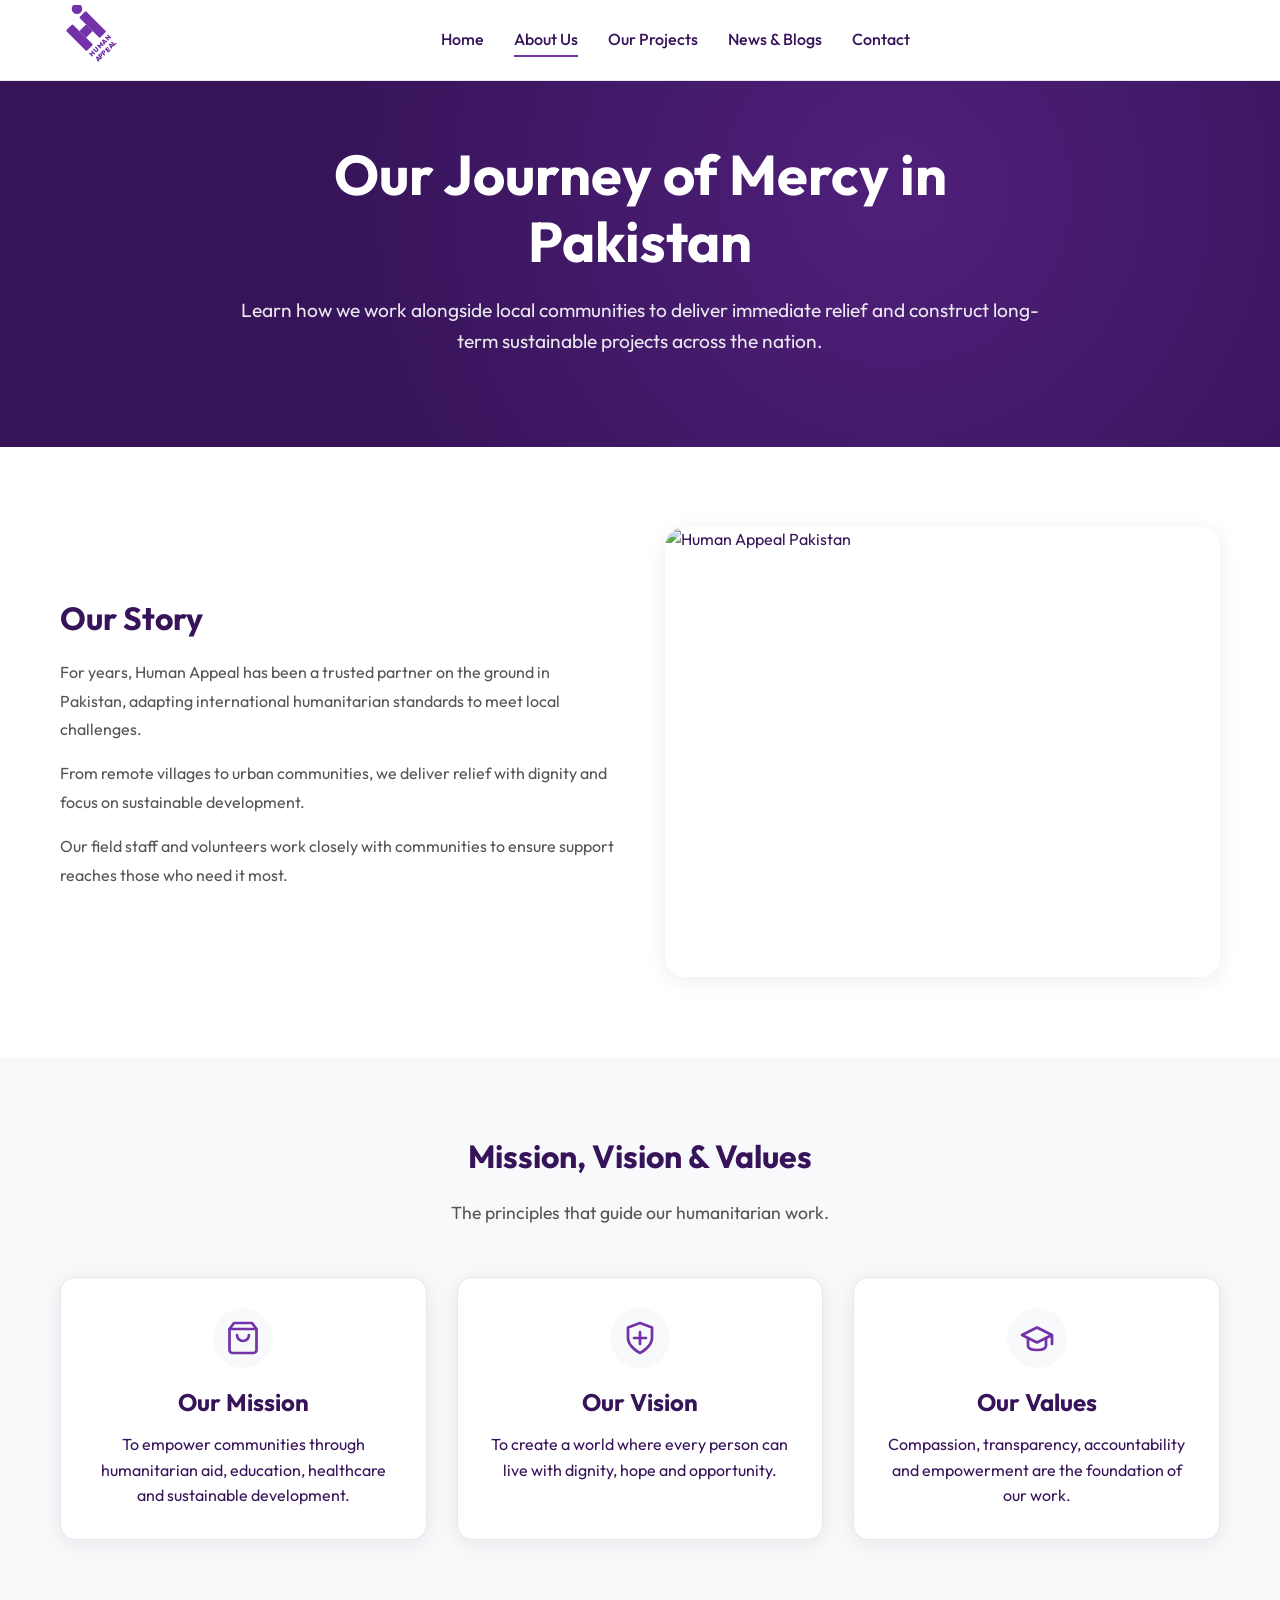
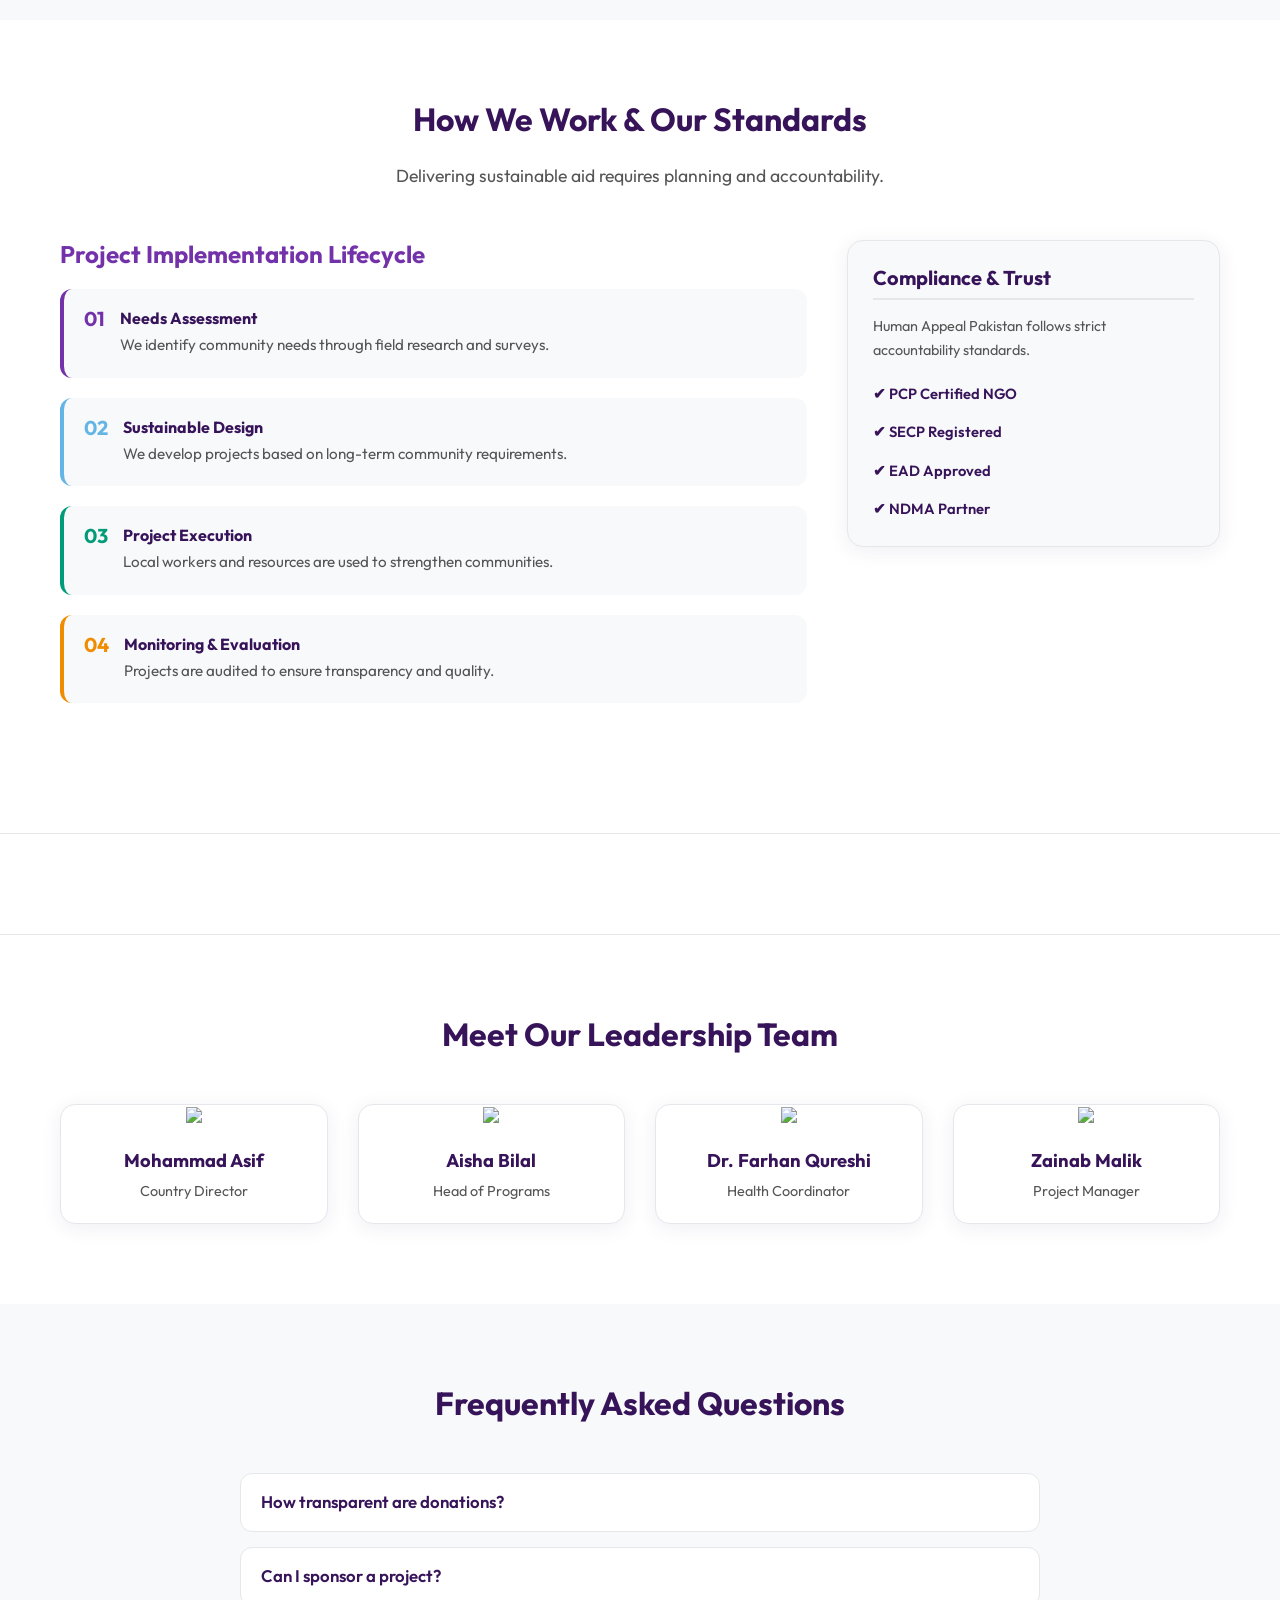
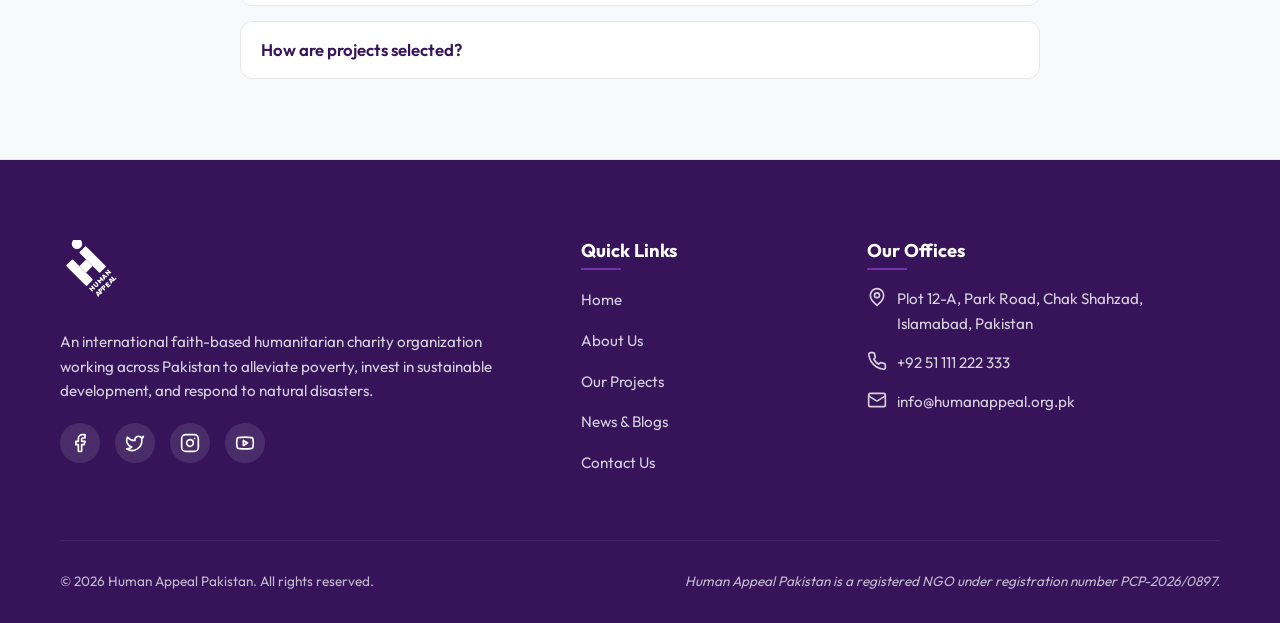
==== commit 531122fc: "Removed inline css & seprated the css files" ====
--- a/about.html
+++ b/about.html
@@ -1,304 +1,755 @@
 <!DOCTYPE html>
 <html lang="en">
+
 <head>
-  <meta charset="UTF-8">
-  <meta name="viewport" content="width=device-width, initial-scale=1.0">
-  <title>About Us | Human Appeal Pakistan</title>
-  <meta name="description" content="Learn about Human Appeal Pakistan's mission, values, history, and the team working to bring hope and sustainable aid to communities.">
-  <link rel="stylesheet" href="./css/styles.css">
+
+<meta charset="UTF-8">
+<meta name="viewport" content="width=device-width, initial-scale=1.0">
+
+<title>About Us | Human Appeal Pakistan</title>
+
+<meta name="description" content="Learn about Human Appeal Pakistan's mission, values, history, and humanitarian work.">
+
+
+<link rel="stylesheet" href="./css/styles.css">
+<link rel="stylesheet" href="./css/about.css">
+
 </head>
+
+
 <body>
 
-  <header></header>
-
-  <main>
-    <section class="hero" style="padding: 60px 0;">
-      <div class="hero-overlay"></div>
-      <div class="container hero-container" style="grid-template-columns: 1fr;">
-        <div class="hero-content" style="text-align: center; max-width: 800px; margin: 0 auto;">
-          <h1>Our Journey of Mercy in Pakistan</h1>
-          <p>Learn how we work alongside local communities to deliver immediate relief and construct long-term sustainable projects across the nation.</p>
-        </div>
-      </div>
-    </section>
-
-    <section>
-      <div class="container">
-        <div class="about-split">
-          <div class="about-text">
-            <h2>Our Story</h2>
-            <p>For years, Human Appeal has been a trusted partner on the ground in Pakistan, adapting international humanitarian standards to meet the unique regional challenges of local families.</p>
-            <p>From the arid deserts of Tharparkar in Sindh to the remote mountainous terrains of Gilgit-Baltistan and Swat, we aim to deliver relief with the utmost dignity. We understand that charity is not just about giving handouts; it is about restoring hope and building independence.</p>
-            <p>Through our dedicated field staff and volunteers, we work closely with village committees, local government officials, and community leaders to ensure that every rupee donated is utilized transparently and reaches those who need it most.</p>
-          </div>
-          <div class="about-image">
-            <img src="https://images.unsplash.com/photo-1488521787991-ed7bbaae773c?auto=format&fit=crop&w=800&h=500&q=80" alt="Human Appeal history banner" width="800" height="500" loading="eager">
-          </div>
-        </div>
-      </div>
-    </section>
-
-    <section class="section-secondary">
-      <div class="container">
-        <div class="section-header">
-          <h2>Mission, Vision & Values</h2>
-          <p>The core principles that drive our humanitarian work every single day.</p>
-        </div>
-
-        <div class="mvv-grid">
-          <div class="mvv-card">
-            <div class="mvv-icon" id="mission-icon">
-          
-            </div>
-            <h3>Our Mission</h3>
-            <p>To construct a resilient Pakistan where poverty is eradicated, and families are empowered to live with dignity, self-reliance, and health security.</p>
-          </div>
-
-          <div class="mvv-card">
-            <div class="mvv-icon" id="vision-icon">
-      
-            </div>
-            <h3>Our Vision</h3>
-            <p>To be the leading faith-based humanitarian catalyst in Pakistan, driving sustainable infrastructure projects and rapid crisis recovery operations.</p>
-          </div>
-
-          <div class="mvv-card">
-            <div class="mvv-icon" id="values-icon">
-           
-            </div>
-            <h3>Our Core Values</h3>
-            <p>Compassion, transparency, accountability, and empowerment. We honor the trust of our donors and the dignity of our beneficiaries.</p>
-          </div>
-        </div>
-      </div>
-    </section>
-    <section>
-      <div class="container">
-        <div class="section-header">
-          <h2>How We Work & Our Standards</h2>
-          <p>Delivering sustainable aid requires planning, coordination, and adherence to international guidelines.</p>
-        </div>
-
-        <div style="display: grid; grid-template-columns: 2fr 1fr; gap: 40px; align-items: start; margin-bottom: 50px;">
-       
-          <div>
-            <h3 style="margin-bottom: 20px; color: var(--ha-purple);">Project Implementation Lifecycle</h3>
-            <div style="display: flex; flex-direction: column; gap: 20px;">
-              <div style="display: flex; gap: 15px; background-color: var(--bg-secondary); padding: 20px; border-radius: 12px; border-left: 4px solid var(--ha-purple);">
-                <div style="font-weight: 700; font-size: 1.25rem; color: var(--ha-purple); line-height: 1;">01</div>
-                <div>
-                  <h4 style="margin-bottom: 5px;">Needs Assessment & Community Mapping</h4>
-                  <p style="color: var(--text-muted); font-size: 0.95rem;">Our field team visits vulnerable districts to audit local water, health, and education infrastructure. We build direct feedback loops with village elders.</p>
-                </div>
-              </div>
-              <div style="display: flex; gap: 15px; background-color: var(--bg-secondary); padding: 20px; border-radius: 12px; border-left: 4px solid var(--ha-light-blue);">
-                <div style="font-weight: 700; font-size: 1.25rem; color: var(--ha-light-blue); line-height: 1;">02</div>
-                <div>
-                  <h4 style="margin-bottom: 5px;">Sustainable Infrastructure Design</h4>
-                  <p style="color: var(--text-muted); font-size: 0.95rem;">We draft structural engineering plans for climate-resilient brick shelters, solar water wells, or specialized mobile health camps fitted with clean diagnostics.</p>
-                </div>
-              </div>
-              <div style="display: flex; gap: 15px; background-color: var(--bg-secondary); padding: 20px; border-radius: 12px; border-left: 4px solid var(--ha-green);">
-                <div style="font-weight: 700; font-size: 1.25rem; color: var(--ha-green); line-height: 1;">03</div>
-                <div>
-                  <h4 style="margin-bottom: 5px;">Execution & Local Resource Sourcing</h4>
-                  <p style="color: var(--text-muted); font-size: 0.95rem;">We hire local workers and purchase regional materials. This boosts local economies while ensuring projects are community-owned and maintained.</p>
-                </div>
-              </div>
-              <div style="display: flex; gap: 15px; background-color: var(--bg-secondary); padding: 20px; border-radius: 12px; border-left: 4px solid var(--ha-orange);">
-                <div style="font-weight: 700; font-size: 1.25rem; color: var(--ha-orange); line-height: 1;">04</div>
-                <div>
-                  <h4 style="margin-bottom: 5px;">Continuous Audits & Handover</h4>
-                  <p style="color: var(--text-muted); font-size: 0.95rem;">We perform water purity testing, school audits, and health metric tracking. Committees are trained for long-term project operation and repairs.</p>
-                </div>
-              </div>
-            </div>
-          </div>
-
-          <div style="background-color: var(--bg-secondary); border: 1px solid var(--border-color); border-radius: 16px; padding: 25px; box-shadow: var(--card-shadow);">
-            <h3 style="margin-bottom: 15px; font-size: 1.25rem; border-bottom: 2px solid var(--border-color); padding-bottom: 8px;">Compliance & Trust</h3>
-            <p style="font-size: 0.9rem; color: var(--text-muted); margin-bottom: 20px;">Human Appeal Pakistan operates under strict compliance standards and government guidelines.</p>
-            
-            <div style="display: flex; flex-direction: column; gap: 15px;">
-              <div style="display: flex; align-items: center; gap: 10px;">
-                <svg xmlns="http://www.w3.org/2000/svg" width="20" height="20" viewBox="0 0 24 24" fill="none" stroke="var(--ha-green)" stroke-width="2.5" stroke-linecap="round" stroke-linejoin="round" class="lucide lucide-check-circle"><path d="M22 11.08V12a10 10 0 1 1-5.93-9.14"/><polyline points="22 4 12 14.01 9 11.01"/></svg>
-                <span style="font-size: 0.92rem; font-weight: 600;">PCP Certified NGO</span>
-              </div>
-              <div style="display: flex; align-items: center; gap: 10px;">
-                <svg xmlns="http://www.w3.org/2000/svg" width="20" height="20" viewBox="0 0 24 24" fill="none" stroke="var(--ha-green)" stroke-width="2.5" stroke-linecap="round" stroke-linejoin="round" class="lucide lucide-check-circle"><path d="M22 11.08V12a10 10 0 1 1-5.93-9.14"/><polyline points="22 4 12 14.01 9 11.01"/></svg>
-                <span style="font-size: 0.92rem; font-weight: 600;">Licensed under SECP Section 42</span>
-              </div>
-              <div style="display: flex; align-items: center; gap: 10px;">
-                <svg xmlns="http://www.w3.org/2000/svg" width="20" height="20" viewBox="0 0 24 24" fill="none" stroke="var(--ha-green)" stroke-width="2.5" stroke-linecap="round" stroke-linejoin="round" class="lucide lucide-check-circle"><path d="M22 11.08V12a10 10 0 1 1-5.93-9.14"/><polyline points="22 4 12 14.01 9 11.01"/></svg>
-                <span style="font-size: 0.92rem; font-weight: 600;">EAD Signed MOU</span>
-              </div>
-              <div style="display: flex; align-items: center; gap: 10px;">
-                <svg xmlns="http://www.w3.org/2000/svg" width="20" height="20" viewBox="0 0 24 24" fill="none" stroke="var(--ha-green)" stroke-width="2.5" stroke-linecap="round" stroke-linejoin="round" class="lucide lucide-check-circle"><path d="M22 11.08V12a10 10 0 1 1-5.93-9.14"/><polyline points="22 4 12 14.01 9 11.01"/></svg>
-                <span style="font-size: 0.92rem; font-weight: 600;">NDMA Affiliated Partner</span>
-              </div>
-            </div>
-
-            <div style="margin-top: 25px; padding-top: 15px; border-top: 1px solid var(--border-color); font-size: 0.82rem; color: var(--text-muted);">
-              Every donation is audited by certified chartered accountants to ensure 100% financial transparency.
-            </div>
-          </div>
-        </div>
-      </div>
-    </section>
-
-    <div class="stats-bar">
-      <div class="container">
-        <div class="stats-grid" id="about-stats-container">
-        
-        </div>
-      </div>
-    </div>
-
-    <section>
-      <div class="container">
-        <div class="section-header">
-          <h2>Meet Our Leadership Team</h2>
-          <p>The dedicated professionals coordinating and executing our development and relief initiatives across Pakistan.</p>
-        </div>
-
-        <div class="team-grid">
-          <div class="team-card">
-            <div class="team-image">
-              <img src="https://images.unsplash.com/photo-1560250097-0b93528c311a?auto=format&fit=crop&w=300&h=300&q=80" alt="Mohammad Asif - Country Director" width="300" height="300" loading="lazy">
-            </div>
-            <div class="team-info">
-              <h4>Mohammad Asif</h4>
-              <p>Country Director</p>
-            </div>
-          </div>
-
-          <div class="team-card">
-            <div class="team-image">
-              <img src="https://images.unsplash.com/photo-1573496359142-b8d87734a5a2?auto=format&fit=crop&w=300&h=300&q=80" alt="Aisha Bilal - Head of Programs" width="300" height="300" loading="lazy">
-            </div>
-            <div class="team-info">
-              <h4>Aisha Bilal</h4>
-              <p>Head of Programs & Development</p>
-            </div>
-          </div>
-
-          <div class="team-card">
-            <div class="team-image">
-              <img src="https://images.unsplash.com/photo-1537368910025-700350fe46c7?auto=format&fit=crop&w=300&h=300&q=80" alt="Dr. Farhan Qureshi - Health Coordinator" width="300" height="300" loading="lazy">
-            </div>
-            <div class="team-info">
-              <h4>Dr. Farhan Qureshi</h4>
-              <p>Medical Relief Coordinator</p>
-            </div>
-          </div>
-
-          <div class="team-card">
-            <div class="team-image">
-              <img src="https://images.unsplash.com/photo-1580489944761-15a19d654956?auto=format&fit=crop&w=300&h=300&q=80" alt="Zainab Malik - WASH Project Manager" width="300" height="300" loading="lazy">
-            </div>
-            <div class="team-info">
-              <h4>Zainab Malik</h4>
-              <p>WASH Project Manager</p>
-            </div>
-          </div>
-        </div>
-      </div>
-    </section>
-
-    <section class="section-secondary">
-      <div class="container">
-        <div class="section-header">
-          <h2>Frequently Asked Questions</h2>
-          <p>Common questions about our field operations, projects, and donation accountability in Pakistan.</p>
-        </div>
-
-        <div style="max-width: 800px; margin: 0 auto; display: flex; flex-direction: column; gap: 15px;">
-          
-          <details class="faq-item" style="background-color: var(--bg-color); border: 1px solid var(--border-color); border-radius: 12px; padding: 15px 20px; cursor: pointer; transition: all var(--transition-speed);">
-            <summary style="font-weight: 600; font-size: 1.05rem; display: flex; justify-content: space-between; align-items: center; list-style: none;">
-              <span>How transparent are your donation channels?</span>
-              <span class="faq-arrow" style="font-size: 1.2rem; font-weight: 700; color: var(--ha-purple); transition: transform 0.3s;">+</span>
-            </summary>
-            <p style="color: var(--text-muted); font-size: 0.95rem; margin-top: 12px; border-top: 1px solid var(--border-color); padding-top: 10px; cursor: default;">
-              We operate under a strict transparency policy. 100% of your donation is routed directly to the designated project. Financial reports, bank audited books, and project execution photos with coordinates are regularly uploaded and shared with sponsors.
-            </p>
-          </details>
-
-          <details class="faq-item" style="background-color: var(--bg-color); border: 1px solid var(--border-color); border-radius: 12px; padding: 15px 20px; cursor: pointer; transition: all var(--transition-speed);">
-            <summary style="font-weight: 600; font-size: 1.05rem; display: flex; justify-content: space-between; align-items: center; list-style: none;">
-              <span>Can I name a water well or project after a loved one?</span>
-              <span class="faq-arrow" style="font-size: 1.2rem; font-weight: 700; color: var(--ha-purple); transition: transform 0.3s;">+</span>
-            </summary>
-            <p style="color: var(--text-muted); font-size: 0.95rem; margin-top: 12px; border-top: 1px solid var(--border-color); padding-top: 10px; cursor: default;">
-              Yes! Under our Sadqah Jariyah program, you can choose to dedicate hand pumps, solar water filtration wells, or classrooms to a loved one. Once the project is completed, we install a customized plaque at the project site and send you a completion report.
-            </p>
-          </details>
-
-          <details class="faq-item" style="background-color: var(--bg-color); border: 1px solid var(--border-color); border-radius: 12px; padding: 15px 20px; cursor: pointer; transition: all var(--transition-speed);">
-            <summary style="font-weight: 600; font-size: 1.05rem; display: flex; justify-content: space-between; align-items: center; list-style: none;">
-              <span>How does the Orphan Sponsorship program work?</span>
-              <span class="faq-arrow" style="font-size: 1.2rem; font-weight: 700; color: var(--ha-purple); transition: transform 0.3s;">+</span>
-            </summary>
-            <p style="color: var(--text-muted); font-size: 0.95rem; margin-top: 12px; border-top: 1px solid var(--border-color); padding-top: 10px; cursor: default;">
-              When you sponsor an orphan, your monthly contribution covers their school fees, books, uniform, daily nutrition, clothing, and primary healthcare. You will receive an initial profile of the child and an annual progress report detailing their school performance and wellness status.
-            </p>
-          </details>
-
-          <details class="faq-item" style="background-color: var(--bg-color); border: 1px solid var(--border-color); border-radius: 12px; padding: 15px 20px; cursor: pointer; transition: all var(--transition-speed);">
-            <summary style="font-weight: 600; font-size: 1.05rem; display: flex; justify-content: space-between; align-items: center; list-style: none;">
-              <span>How are locations chosen for development projects?</span>
-              <span class="faq-arrow" style="font-size: 1.2rem; font-weight: 700; color: var(--ha-purple); transition: transform 0.3s;">+</span>
-            </summary>
-            <p style="color: var(--text-muted); font-size: 0.95rem; margin-top: 12px; border-top: 1px solid var(--border-color); padding-top: 10px; cursor: default;">
-              We prioritize rural and remote districts with the highest vulnerability rankings in water availability, maternal mortality, and school drop-out rates. Our local field officers work in sync with provincial disaster management teams and district administrations to select project locations.
-            </p>
-          </details>
-
-        </div>
-      </div>
-    </section>
-  </main>
-
-  <footer></footer>
-
-  <script src="./js/data.js"></script>
-  <script src="./js/main.js"></script>
-  <script>
-    document.addEventListener("DOMContentLoaded", () => {
-      
-      document.getElementById("mission-icon").innerHTML = window.getIconSvg("livelihood", "var(--ha-purple)");
-      document.getElementById("vision-icon").innerHTML = window.getIconSvg("health", "var(--ha-purple)");
-      document.getElementById("values-icon").innerHTML = window.getIconSvg("education", "var(--ha-purple)");
-
-      renderAboutStats();
-
-      if (window.animateStats) {
-        window.animateStats();
-      }
-    });
-
-    function renderAboutStats() {
-      const container = document.getElementById("about-stats-container");
-      const stats = [
-        { icon: "livelihood", target: 32, suffix: "", label: "Districts Reached" },
-        { icon: "education", target: 150, suffix: "+", label: "Completed Projects" },
-        { icon: "orphan", target: 2500, suffix: "+", label: "Orphans Sponsored" },
-        { icon: "health", target: 1200000, suffix: "+", label: "Total Beneficiaries" }
-      ];
-
-      container.innerHTML = "";
-      stats.forEach(s => {
-        const icon = window.getIconSvg(s.icon, "var(--ha-purple)");
-        const item = document.createElement("div");
-        item.className = "stat-item";
-        item.innerHTML = `
-          <div class="stat-icon">${icon}</div>
-          <div class="stat-number" data-target="${s.target}" data-suffix="${s.suffix}">0</div>
-          <div class="stat-label">${s.label}</div>
-        `;
-        container.appendChild(item);
-      });
-    }
-  </script>
+
+<header></header>
+
+
+
+<main>
+
+
+<!-- HERO -->
+
+<section class="hero about-hero">
+
+<div class="hero-overlay"></div>
+
+
+<div class="container hero-container about-hero-container">
+
+
+<div class="hero-content about-hero-content">
+
+
+<h1>
+Our Journey of Mercy in Pakistan
+</h1>
+
+
+<p>
+Learn how we work alongside local communities to deliver immediate relief
+and construct long-term sustainable projects across the nation.
+</p>
+
+
+</div>
+
+
+</div>
+
+
+</section>
+
+
+
+
+
+<!-- STORY -->
+
+<section>
+
+<div class="container">
+
+
+<div class="about-split">
+
+
+<div class="about-text">
+
+
+<h2>
+Our Story
+</h2>
+
+
+<p>
+For years, Human Appeal has been a trusted partner on the ground in Pakistan,
+adapting international humanitarian standards to meet local challenges.
+</p>
+
+
+<p>
+From remote villages to urban communities, we deliver relief with dignity
+and focus on sustainable development.
+</p>
+
+
+<p>
+Our field staff and volunteers work closely with communities to ensure
+support reaches those who need it most.
+</p>
+
+
+</div>
+
+
+
+<div class="about-image">
+
+
+<img 
+src="https://images.unsplash.com/photo-1488521787991-ed7bbaae773c?auto=format&fit=crop&w=800&h=500&q=80"
+alt="Human Appeal Pakistan">
+
+
+</div>
+
+
+</div>
+
+
+</div>
+
+
+</section>
+
+
+
+
+
+
+<!-- MISSION VISION VALUES -->
+
+
+<section class="section-secondary">
+
+
+<div class="container">
+
+
+<div class="section-header">
+
+<h2>
+Mission, Vision & Values
+</h2>
+
+<p>
+The principles that guide our humanitarian work.
+</p>
+
+</div>
+
+
+
+
+<div class="mvv-grid">
+
+
+
+<div class="mvv-card">
+
+
+<div class="mvv-icon" id="mission-icon"></div>
+
+
+<h3>
+Our Mission
+</h3>
+
+
+<p>
+To empower communities through humanitarian aid,
+education, healthcare and sustainable development.
+</p>
+
+
+</div>
+
+
+
+
+
+<div class="mvv-card">
+
+
+<div class="mvv-icon" id="vision-icon"></div>
+
+
+<h3>
+Our Vision
+</h3>
+
+
+<p>
+To create a world where every person can live with dignity,
+hope and opportunity.
+</p>
+
+
+</div>
+
+
+
+
+
+<div class="mvv-card">
+
+
+<div class="mvv-icon" id="values-icon"></div>
+
+
+<h3>
+Our Values
+</h3>
+
+
+<p>
+Compassion, transparency, accountability and empowerment
+are the foundation of our work.
+</p>
+
+
+</div>
+
+
+
+</div>
+
+
+</div>
+
+
+</section>
+
+
+
+
+
+
+<!-- WORK PROCESS -->
+
+
+<section>
+
+
+<div class="container">
+
+
+<div class="section-header">
+
+
+<h2>
+How We Work & Our Standards
+</h2>
+
+
+<p>
+Delivering sustainable aid requires planning and accountability.
+</p>
+
+
+</div>
+
+
+
+
+<div class="work-layout">
+
+
+
+<div>
+
+
+
+<h3 class="work-title">
+Project Implementation Lifecycle
+</h3>
+
+
+
+<div class="process-list">
+
+
+
+<div class="process-card purple">
+
+
+<div class="process-number">
+01
+</div>
+
+
+<div>
+
+<h4>
+Needs Assessment
+</h4>
+
+
+<p>
+We identify community needs through field research and surveys.
+</p>
+
+
+</div>
+
+
+</div>
+
+
+
+
+
+
+<div class="process-card blue">
+
+
+<div class="process-number">
+02
+</div>
+
+
+<div>
+
+<h4>
+Sustainable Design
+</h4>
+
+
+<p>
+We develop projects based on long-term community requirements.
+</p>
+
+
+</div>
+
+
+</div>
+
+
+
+
+
+
+<div class="process-card green">
+
+
+<div class="process-number">
+03
+</div>
+
+
+<div>
+
+<h4>
+Project Execution
+</h4>
+
+
+<p>
+Local workers and resources are used to strengthen communities.
+</p>
+
+
+</div>
+
+
+</div>
+
+
+
+
+
+
+<div class="process-card orange">
+
+
+<div class="process-number">
+04
+</div>
+
+
+<div>
+
+<h4>
+Monitoring & Evaluation
+</h4>
+
+
+<p>
+Projects are audited to ensure transparency and quality.
+</p>
+
+
+</div>
+
+
+</div>
+
+
+
+</div>
+
+
+</div>
+
+
+
+
+
+<div class="compliance-box">
+
+
+<h3>
+Compliance & Trust
+</h3>
+
+
+<p>
+Human Appeal Pakistan follows strict accountability standards.
+</p>
+
+
+
+<div class="compliance-list">
+
+
+<div class="compliance-item">
+✔ PCP Certified NGO
+</div>
+
+
+<div class="compliance-item">
+✔ SECP Registered
+</div>
+
+
+<div class="compliance-item">
+✔ EAD Approved
+</div>
+
+
+<div class="compliance-item">
+✔ NDMA Partner
+</div>
+
+
+
+</div>
+
+
+
+</div>
+
+
+
+</div>
+
+
+</div>
+
+
+</section>
+
+
+
+
+
+
+
+<!-- STATS -->
+
+
+<section class="stats-bar">
+
+
+<div class="container">
+
+
+<div class="stats-grid" id="about-stats-container">
+
+</div>
+
+
+</div>
+
+
+</section>
+
+
+
+
+
+
+<!-- TEAM -->
+
+
+<section>
+
+
+<div class="container">
+
+
+<div class="section-header">
+
+
+<h2>
+Meet Our Leadership Team
+</h2>
+
+
+</div>
+
+
+
+<div class="team-grid">
+
+
+
+<div class="team-card">
+
+
+<img src="https://images.unsplash.com/photo-1560250097-0b93528c311a?auto=format&fit=crop&w=300&h=300&q=80">
+
+
+<div class="team-info">
+
+<h4>
+Mohammad Asif
+</h4>
+
+<p>
+Country Director
+</p>
+
+</div>
+
+
+</div>
+
+
+
+
+
+<div class="team-card">
+
+
+<img src="https://images.unsplash.com/photo-1573496359142-b8d87734a5a2?auto=format&fit=crop&w=300&h=300&q=80">
+
+
+<div class="team-info">
+
+<h4>
+Aisha Bilal
+</h4>
+
+<p>
+Head of Programs
+</p>
+
+</div>
+
+
+</div>
+
+
+
+
+
+
+<div class="team-card">
+
+
+<img src="https://images.unsplash.com/photo-1537368910025-700350fe46c7?auto=format&fit=crop&w=300&h=300&q=80">
+
+
+<div class="team-info">
+
+<h4>
+Dr. Farhan Qureshi
+</h4>
+
+<p>
+Health Coordinator
+</p>
+
+</div>
+
+
+</div>
+
+
+
+
+
+<div class="team-card">
+
+
+<img src="https://images.unsplash.com/photo-1580489944761-15a19d654956?auto=format&fit=crop&w=300&h=300&q=80">
+
+
+<div class="team-info">
+
+<h4>
+Zainab Malik
+</h4>
+
+<p>
+Project Manager
+</p>
+
+</div>
+
+
+</div>
+
+
+
+</div>
+
+
+</div>
+
+
+</section>
+
+
+
+
+
+
+<!-- FAQ -->
+
+
+<section class="section-secondary">
+
+
+<div class="container">
+
+
+<div class="section-header">
+
+
+<h2>
+Frequently Asked Questions
+</h2>
+
+
+</div>
+
+
+
+<div class="faq-container">
+
+
+
+<details class="faq-item">
+
+<summary>
+How transparent are donations?
+</summary>
+
+<p>
+All projects are monitored and audited to maintain transparency.
+</p>
+
+</details>
+
+
+
+<details class="faq-item">
+
+<summary>
+Can I sponsor a project?
+</summary>
+
+<p>
+Yes, donors can support different humanitarian projects.
+</p>
+
+</details>
+
+
+
+<details class="faq-item">
+
+<summary>
+How are projects selected?
+</summary>
+
+<p>
+Projects are selected based on community needs and vulnerability.
+</p>
+
+</details>
+
+
+
+</div>
+
+
+</div>
+
+
+</section>
+
+
+
+
+</main>
+
+
+
+
+
+<footer></footer>
+
+
+
+
+
+<script src="./js/data.js"></script>
+
+<script src="./js/main.js"></script>
+
+
+
+<script>
+
+document.addEventListener("DOMContentLoaded",()=>{
+
+
+if(window.getIconSvg){
+
+
+document.getElementById("mission-icon").innerHTML =
+window.getIconSvg("livelihood","var(--ha-purple)");
+
+document.getElementById("vision-icon").innerHTML =
+window.getIconSvg("health","var(--ha-purple)");
+
+document.getElementById("values-icon").innerHTML =
+window.getIconSvg("education","var(--ha-purple)");
+
+
+}
+
+
+});
+
+</script>
+
+
+
 </body>
-</html>
+
+</html>
--- a/css/about.css
+++ b/css/about.css
@@ -0,0 +1,542 @@
+
+.about-hero {
+    padding: 60px 0;
+}
+
+.about-hero-container {
+    grid-template-columns: 1fr;
+}
+
+.about-hero-content {
+    text-align: center;
+    max-width: 800px;
+    margin: 0 auto;
+}
+
+
+/* About Story Section */
+.about-split {
+    display: grid;
+    grid-template-columns: 1fr 1fr;
+    gap: 50px;
+    align-items: center;
+}
+
+.about-text h2 {
+    margin-bottom: 20px;
+}
+
+.about-text p {
+    line-height: 1.8;
+    margin-bottom: 15px;
+}
+
+
+.about-image img {
+    width: 100%;
+    border-radius: 15px;
+    object-fit: cover;
+}
+
+
+
+/* Mission Vision Values */
+.mvv-grid {
+    display: grid;
+    grid-template-columns: repeat(3,1fr);
+    gap: 30px;
+}
+
+
+.mvv-card {
+    background: var(--bg-color);
+    padding: 30px;
+    border-radius: 15px;
+    text-align: center;
+    border: 1px solid var(--border-color);
+    box-shadow: var(--card-shadow);
+}
+
+
+.mvv-icon {
+    width: 60px;
+    height: 60px;
+    margin: auto;
+    margin-bottom: 20px;
+}
+
+
+.mvv-card h3 {
+    margin-bottom: 15px;
+}
+
+
+
+/* Work Section */
+
+.work-layout {
+    display: grid;
+    grid-template-columns: 2fr 1fr;
+    gap: 40px;
+    align-items: start;
+    margin-bottom: 50px;
+}
+
+
+.work-title {
+    margin-bottom: 20px;
+    color: var(--ha-purple);
+}
+
+
+
+.process-list {
+    display: flex;
+    flex-direction: column;
+    gap: 20px;
+}
+
+
+
+.process-card {
+
+    display: flex;
+    gap: 15px;
+
+    background-color: var(--bg-secondary);
+
+    padding: 20px;
+
+    border-radius: 12px;
+
+}
+
+
+
+.process-card h4 {
+    margin-bottom: 5px;
+}
+
+
+.process-card p {
+    color: var(--text-muted);
+    font-size: .95rem;
+}
+
+
+
+.process-number {
+
+    font-weight:700;
+    font-size:1.25rem;
+    line-height:1;
+
+}
+
+
+
+.process-card.purple {
+    border-left:4px solid var(--ha-purple);
+}
+
+.process-card.purple .process-number {
+    color:var(--ha-purple);
+}
+
+
+
+.process-card.blue {
+    border-left:4px solid var(--ha-light-blue);
+}
+
+.process-card.blue .process-number {
+    color:var(--ha-light-blue);
+}
+
+
+
+.process-card.green {
+    border-left:4px solid var(--ha-green);
+}
+
+.process-card.green .process-number {
+    color:var(--ha-green);
+}
+
+
+
+.process-card.orange {
+    border-left:4px solid var(--ha-orange);
+}
+
+.process-card.orange .process-number {
+    color:var(--ha-orange);
+}
+
+
+
+/* Compliance Box */
+
+.compliance-box {
+
+    background-color:var(--bg-secondary);
+
+    border:1px solid var(--border-color);
+
+    border-radius:16px;
+
+    padding:25px;
+
+    box-shadow:var(--card-shadow);
+
+}
+
+
+
+.compliance-box h3 {
+
+    margin-bottom:15px;
+
+    font-size:1.25rem;
+
+    border-bottom:2px solid var(--border-color);
+
+    padding-bottom:8px;
+
+}
+
+
+
+.compliance-box p {
+
+    color:var(--text-muted);
+
+    font-size:.9rem;
+
+}
+
+
+
+.compliance-list {
+
+    display:flex;
+
+    flex-direction:column;
+
+    gap:15px;
+
+    margin-top:20px;
+
+}
+
+
+
+.compliance-item {
+
+    display:flex;
+
+    align-items:center;
+
+    gap:10px;
+
+    font-size:.92rem;
+
+    font-weight:600;
+
+}
+
+
+
+.compliance-item:first-letter {
+
+    color:var(--ha-green);
+
+}
+
+
+
+.audit-text {
+
+    margin-top:25px;
+
+    padding-top:15px;
+
+    border-top:1px solid var(--border-color);
+
+    font-size:.82rem;
+
+}
+
+
+
+/* Stats Section */
+
+.stats-bar {
+
+    padding:50px 0;
+
+}
+
+
+
+.stats-grid {
+
+    display:grid;
+
+    grid-template-columns:repeat(4,1fr);
+
+    gap:25px;
+
+}
+
+
+
+.stat-item {
+
+    text-align:center;
+
+}
+
+
+
+.stat-icon {
+
+    margin-bottom:10px;
+
+}
+
+
+
+.stat-number {
+
+    font-size:2rem;
+
+    font-weight:700;
+
+    color:var(--ha-purple);
+
+}
+
+
+
+.stat-label {
+
+    color:var(--text-muted);
+
+}
+
+
+
+/* Team Section */
+
+.team-grid {
+
+    display:grid;
+
+    grid-template-columns:repeat(4,1fr);
+
+    gap:30px;
+
+}
+
+
+
+.team-card {
+
+    background:var(--bg-color);
+
+    border-radius:15px;
+
+    overflow:hidden;
+
+    border:1px solid var(--border-color);
+
+    box-shadow:var(--card-shadow);
+
+}
+
+
+
+.team-image img {
+
+    width:100%;
+
+    height:260px;
+
+    object-fit:cover;
+
+}
+
+
+
+.team-info {
+
+    padding:20px;
+
+    text-align:center;
+
+}
+
+
+
+.team-info h4 {
+
+    margin-bottom:8px;
+
+}
+
+
+
+/* FAQ */
+
+.faq-container {
+
+    max-width:800px;
+
+    margin:auto;
+
+    display:flex;
+
+    flex-direction:column;
+
+    gap:15px;
+
+}
+
+
+
+.faq-item {
+
+    background-color:var(--bg-color);
+
+    border:1px solid var(--border-color);
+
+    border-radius:12px;
+
+    padding:15px 20px;
+
+    cursor:pointer;
+
+    transition:.3s;
+
+}
+
+
+
+.faq-item summary {
+
+    font-weight:600;
+
+    font-size:1.05rem;
+
+    display:flex;
+
+    justify-content:space-between;
+
+    align-items:center;
+
+    list-style:none;
+
+}
+
+
+
+.faq-arrow {
+
+    font-size:1.2rem;
+
+    font-weight:700;
+
+    color:var(--ha-purple);
+
+    transition:.3s;
+
+}
+
+
+
+.faq-item p {
+
+    color:var(--text-muted);
+
+    font-size:.95rem;
+
+    margin-top:12px;
+
+    border-top:1px solid var(--border-color);
+
+    padding-top:10px;
+
+}
+
+
+
+/* Responsive Design */
+
+
+@media(max-width:1000px){
+
+
+    .about-split {
+
+        grid-template-columns:1fr;
+
+    }
+
+
+    .mvv-grid {
+
+        grid-template-columns:1fr;
+
+    }
+
+
+    .work-layout {
+
+        grid-template-columns:1fr;
+
+    }
+
+
+    .team-grid {
+
+        grid-template-columns:repeat(2,1fr);
+
+    }
+
+
+    .stats-grid {
+
+        grid-template-columns:repeat(2,1fr);
+
+    }
+
+}
+
+
+
+@media(max-width:600px){
+
+
+    .team-grid {
+
+        grid-template-columns:1fr;
+
+    }
+
+
+    .stats-grid {
+
+        grid-template-columns:1fr;
+
+    }
+
+
+    .process-card {
+
+        flex-direction:column;
+
+    }
+
+
+}
